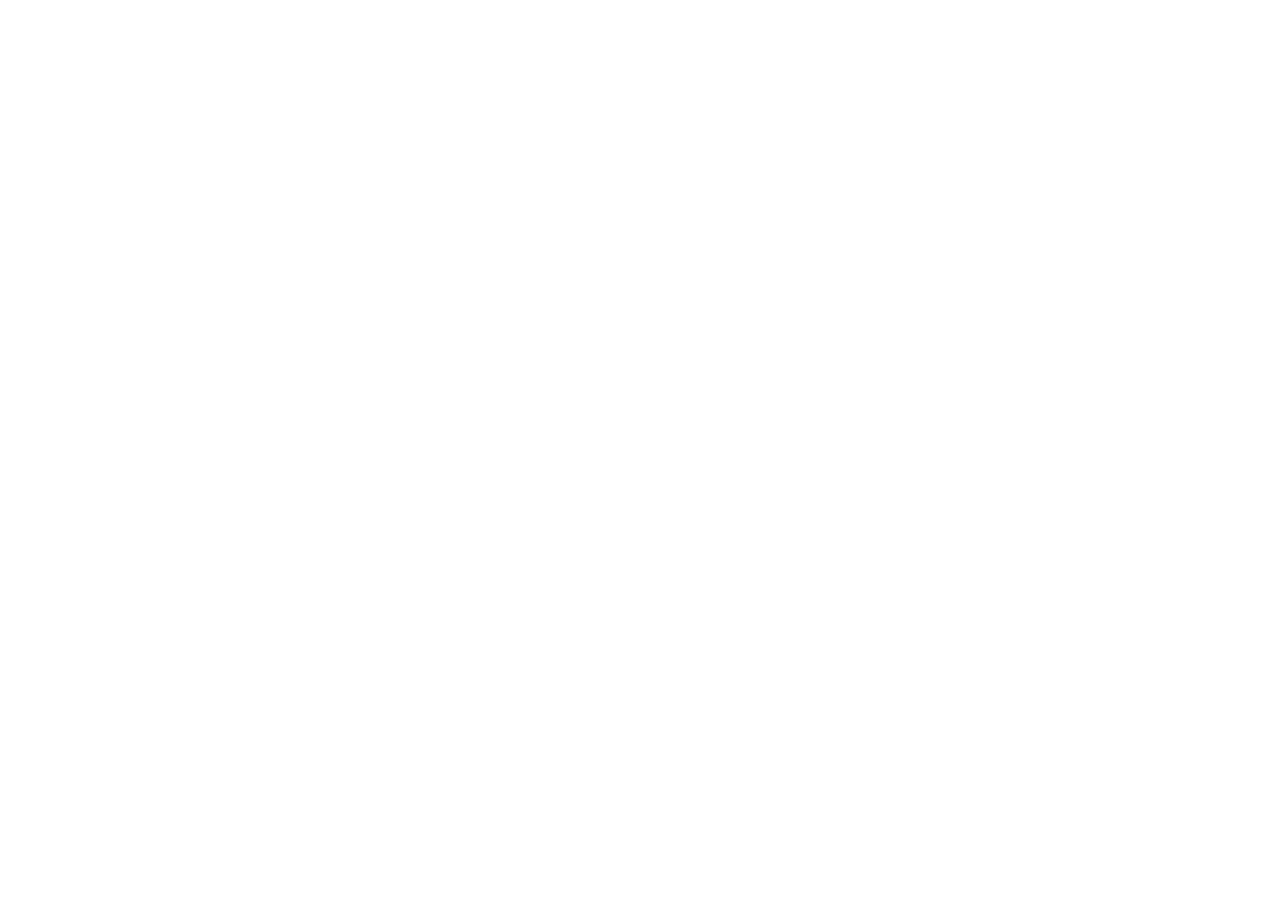
==== index.html @ 016a8d73 "iniciando projeto" ====
<!DOCTYPE html>
<html lang="pt-BR">
<head>
    <meta charset="UTF-8">
    <meta http-equiv="X-UA-Compatible" content="IE=edge">
    <meta name="viewport" content="width=device-width, initial-scale=1.0">
    <title>HZC | HOME</title>
    <link rel="preconnect" href="https://fonts.googleapis.com">
    <link rel="preconnect" href="https://fonts.gstatic.com" crossorigin>
    <link rel="stylesheet" href="https://fonts.googleapis.com/css2?family=Open+Sans:wght@400;600;700&display=swap">
    <link rel="stylesheet" href="assets/css/reset.css">
    <link rel="stylesheet" href="assets/css/estilos.css">
</head>
<body>
    
</body>
</html>
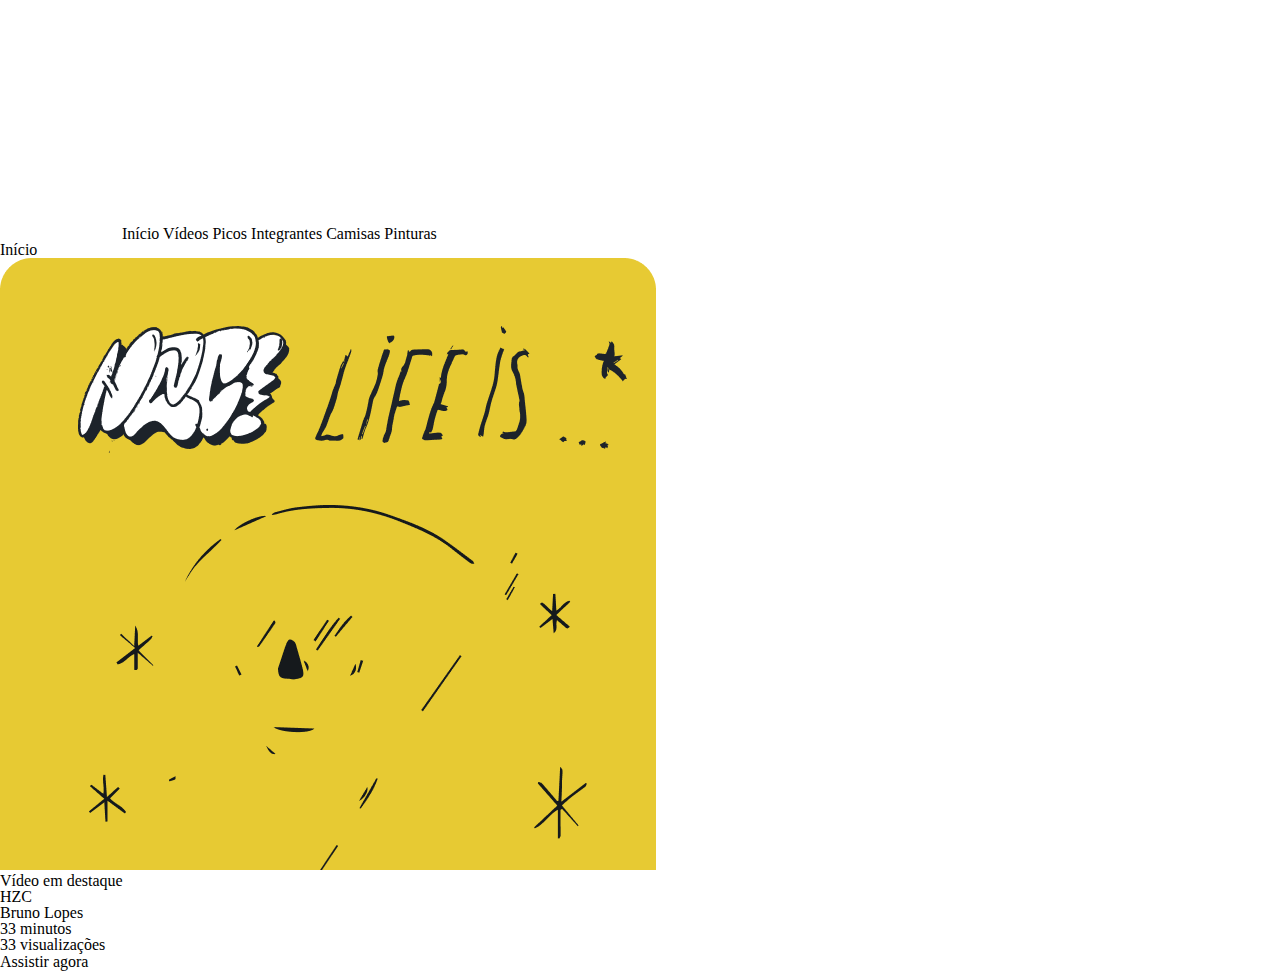
==== commit 64671adf: "alterações no html" ====
--- a/index.html
+++ b/index.html
@@ -5,13 +5,41 @@
     <meta http-equiv="X-UA-Compatible" content="IE=edge">
     <meta name="viewport" content="width=device-width, initial-scale=1.0">
     <title>HZC | HOME</title>
+    <link rel="stylesheet" href="assets/css/reset.css">
     <link rel="preconnect" href="https://fonts.googleapis.com">
     <link rel="preconnect" href="https://fonts.gstatic.com" crossorigin>
     <link rel="stylesheet" href="https://fonts.googleapis.com/css2?family=Open+Sans:wght@400;600;700&display=swap">
-    <link rel="stylesheet" href="assets/css/reset.css">
     <link rel="stylesheet" href="assets/css/estilos.css">
 </head>
 <body>
-    
+    <header class="cabecalho">
+        <button class="cabecalho__menu" aria-label="menu"><i></i></button>
+        <img src="assets/img/logo.svg" alt="Logotipo da HZC" class="cabecalho__logo">
+        <button class="cabecalho__notificacao" aria-label="notificação"><i></i></button>
+    </header>
+    <nav class="menu-lateral">
+        <img src="assets/img/logo.svg" alt="Logotipo da HZC" class="menu-lateral__logo">
+        <a href="#" class="menu-lateral__link menu-lateral__link--inicio menu-lateral__link--ativo">Início</a>
+        <a href="#" class="menu-lateral__link menu-lateral__link--videos">Vídeos</a>
+        <a href="#" class="menu-lateral__link menu-lateral__link--picos">Picos</a>
+        <a href="#" class="menu-lateral__link menu-lateral__link--integrantes">Integrantes</a>
+        <a href="#" class="menu-lateral__link menu-lateral__link--camisas">Camisas</a>
+        <a href="#" class="menu-lateral__link menu-lateral__link--pinturas">Pinturas</a>
+    </nav>
+    <main>
+        <h2 class="titulo-pagina">Início</h2>
+        <article class="cartao">
+            <img src="assets/img/banner-mobile_1.png" alt="Banner do cartão" class="cartao__imagem">
+            <div class="cartao__conteudo">
+                <p class="cartao__destaque">Vídeo em destaque</p>
+                <h3 class="cartao__titulo">HZC</h3>
+                <p class="cartao__perfil">Bruno Lopes</p>
+                <p class="cartao__info cartao__info--tempo">33 minutos</p>
+                <p class="cartao__info cartao__info--visualizacao">33 visualizações</p>
+                <button class="cartao__botao cartao__botao--play cartao__botao--destaque">Assistir agora</button>
+            </div>
+        </article>
+    </main>
+    <script src="main.js"></script>
 </body>
 </html>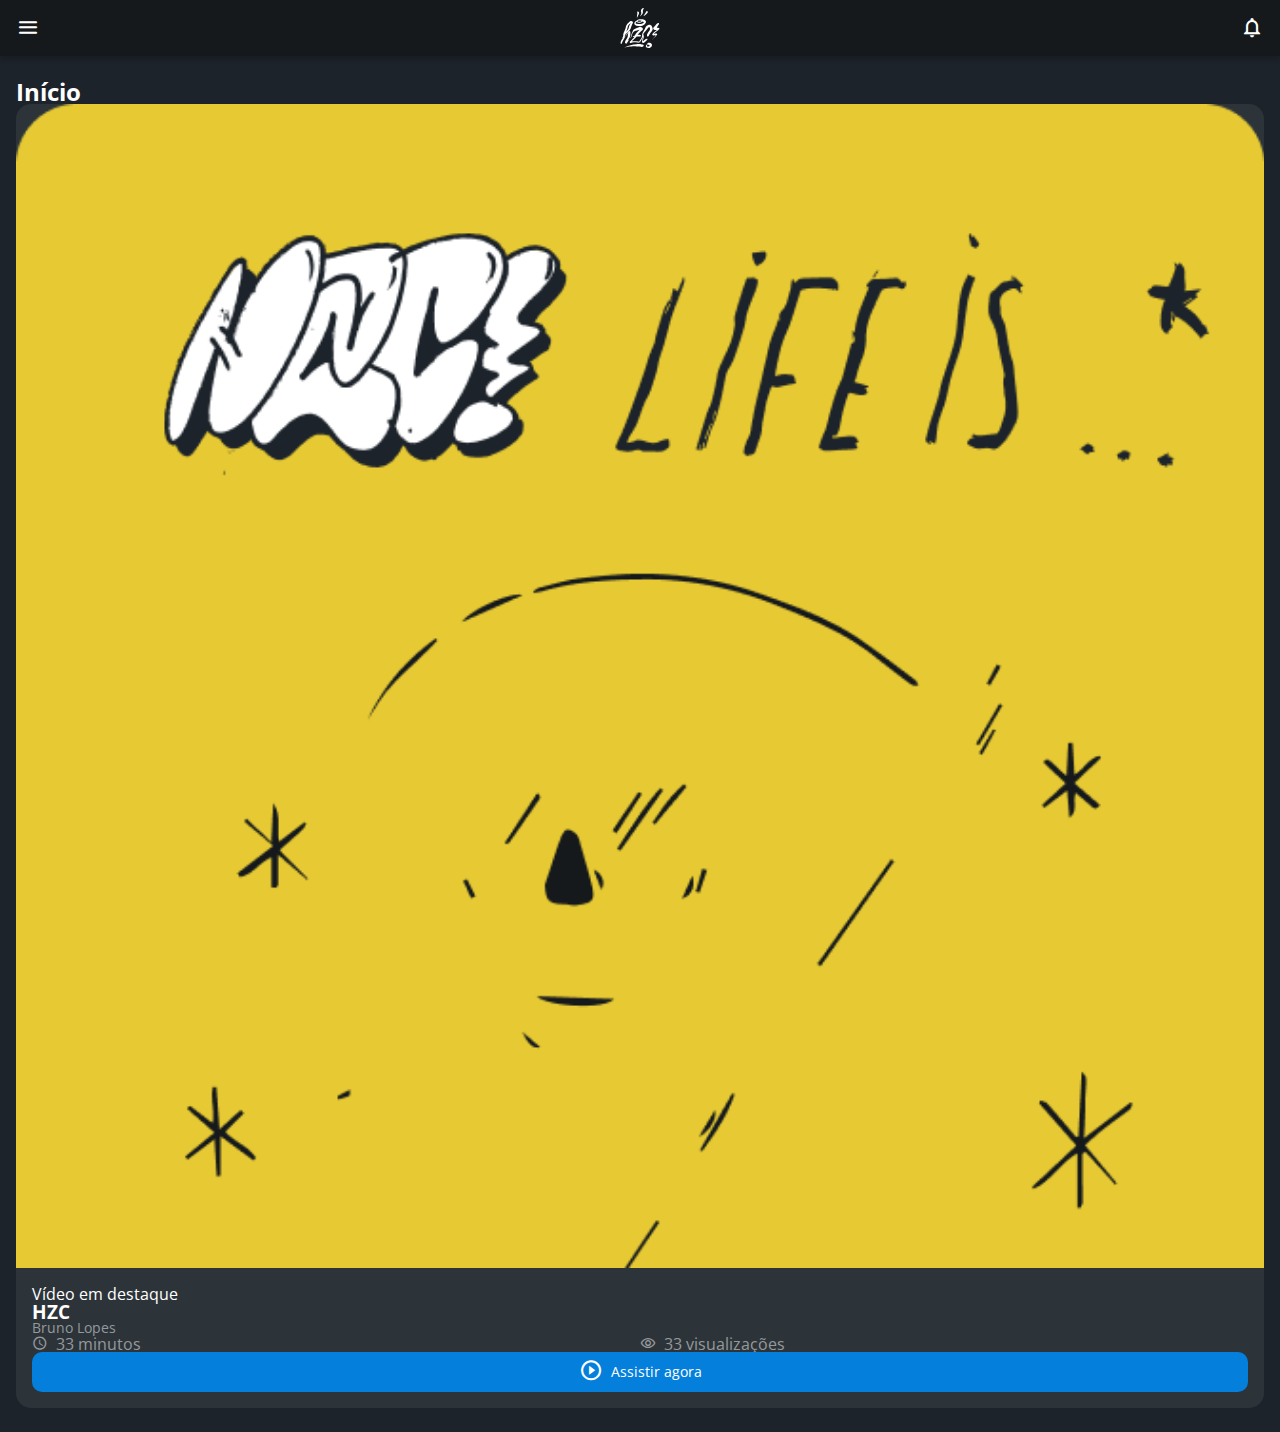
==== commit 373c9f8c: "adicionando display grid ao cartão" ====
--- a/index.html
+++ b/index.html
@@ -26,7 +26,7 @@
         <a href="#" class="menu-lateral__link menu-lateral__link--camisas">Camisas</a>
         <a href="#" class="menu-lateral__link menu-lateral__link--pinturas">Pinturas</a>
     </nav>
-    <main>
+    <main class="principal">
         <h2 class="titulo-pagina">Início</h2>
         <article class="cartao">
             <img src="assets/img/banner-mobile_1.png" alt="Banner do cartão" class="cartao__imagem">
--- a/assets/css/estilos.css
+++ b/assets/css/estilos.css
@@ -0,0 +1,182 @@
+@font-face {
+    font-family: 'icones';
+    src: url(../font/icones.ttf);
+}
+
+body {
+    background-color: #1D232A;
+    font-family: 'Open Sans', 'icones', sans-serif;
+    color: #FFFFFF;
+}
+
+.cabecalho {
+    display: flex;
+    justify-content: space-between;
+    align-items: center;
+    background-color: #15191C;
+    padding: 8px 16px;
+    box-shadow: 0px 4px 4px rgba(0, 0, 0, 0.16);
+}
+
+.cabecalho__menu i::before {
+    content: "\e904";
+    font-size: 24px;
+}
+
+.cabecalho__notificacao i::before {
+    content: "\e906";
+    font-size: 24px;
+}
+
+.cabecalho__logo {
+    width: 40px;
+}
+
+.menu-lateral {
+    display: flex;
+    flex-direction: column;
+    background-color: #15191C;
+    width: 75vw;
+    height: 100vh;
+
+    position: absolute;
+    left: -100vw;
+    transition: .25s;
+}
+
+.menu-lateral--ativo {
+    left: 0;
+    transition: .25s;
+}
+
+.menu-lateral__logo {
+    width: 118px;
+    align-self: center;
+    padding: 16px;
+}
+
+.menu-lateral__link {
+    height: 64px;
+    color: #95999C;
+    padding-left: 64px;
+    display: flex;
+    align-items: center;
+}
+
+.menu-lateral__link--ativo {
+    color: #FFFFFF;
+    padding-left: 56px;
+    border-left: 8px solid #FFFFFF;
+}
+
+.menu-lateral__link::before {
+    content: "\e900";
+    width: 24px;
+    height: 24px;
+    font-size: 24px;
+    position: absolute;
+    left: 24px;
+}
+
+.menu-lateral__link--inicio::before {
+    content: "\e902";
+}
+
+.menu-lateral__link--videos::before {
+    content: "\e90e";
+}
+
+.menu-lateral__link--picos::before {
+    content: "\e909";
+}
+
+.menu-lateral__link--integrantes::before {
+    content: "\e903";
+}
+
+.menu-lateral__link--camisas::before {
+    content: "\e900";
+}
+
+.menu-lateral__link--pinturas::before {
+    content: "\e90a";
+}
+
+.principal {
+    padding: 24px 16px;
+}
+
+.titulo-pagina {
+    font-size: 1.5rem;
+    font-weight: 700;
+}
+
+.cartao {
+    width: 100%;
+    border-radius: 15px;
+    overflow: hidden;
+    background-color: #2C343A;
+}
+
+.cartao__conteudo {
+    padding: 16px;
+    display: grid;
+    grid-template-columns: 1fr 1fr;
+}
+
+.cartao__destaque {
+    grid-column: span 2;
+}
+
+.cartao__titulo {
+    font-size: 1.2rem;
+    font-weight: 700;
+    grid-column: span 2;
+}
+
+.cartao__perfil {
+    color: #95999C;
+    font-size: 0.9rem;
+    grid-column: span 2;
+}
+
+.cartao__info {
+    display: flex;
+    align-items: center;
+    color: #95999C;
+}
+
+.cartao__info--tempo::before {
+    content: "\e90c";
+    margin-right: 8px;
+}
+
+.cartao__info--visualizacao::before {
+    content: "\e90f";
+    margin-right: 8px;
+}
+
+.cartao__botao {
+    display: flex;
+    justify-content: center;
+    align-items: center;
+    background-color: #0480DC;
+    width: 40px;
+    height: 40px;
+    border-radius: 10px;
+    font-size: 0.9rem;
+}
+
+.cartao__botao--play::before {
+    content: "\e90b";
+    font-size: 24px; 
+}
+
+.cartao__botao--destaque {
+    width: 100%;
+    grid-column: span 2;
+}
+
+.cartao__botao--destaque::before {
+    margin-right: 8px;
+}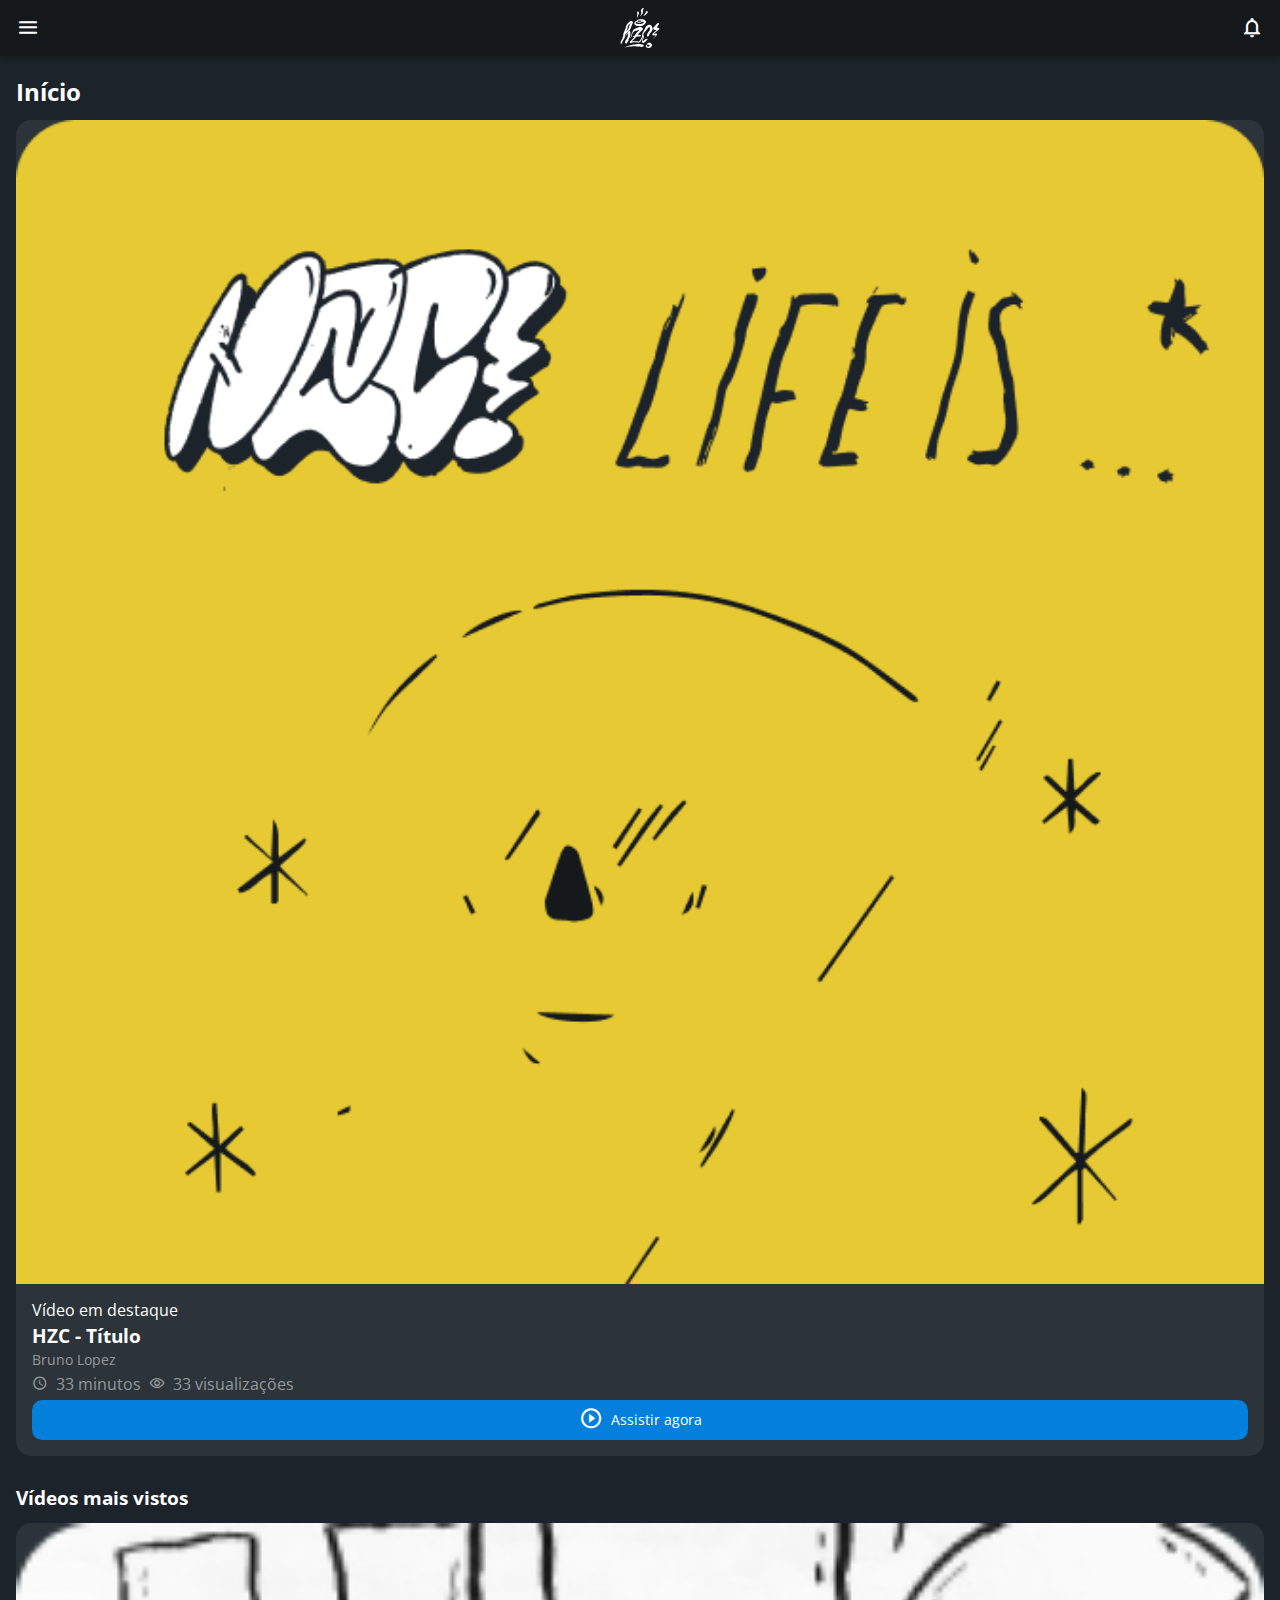
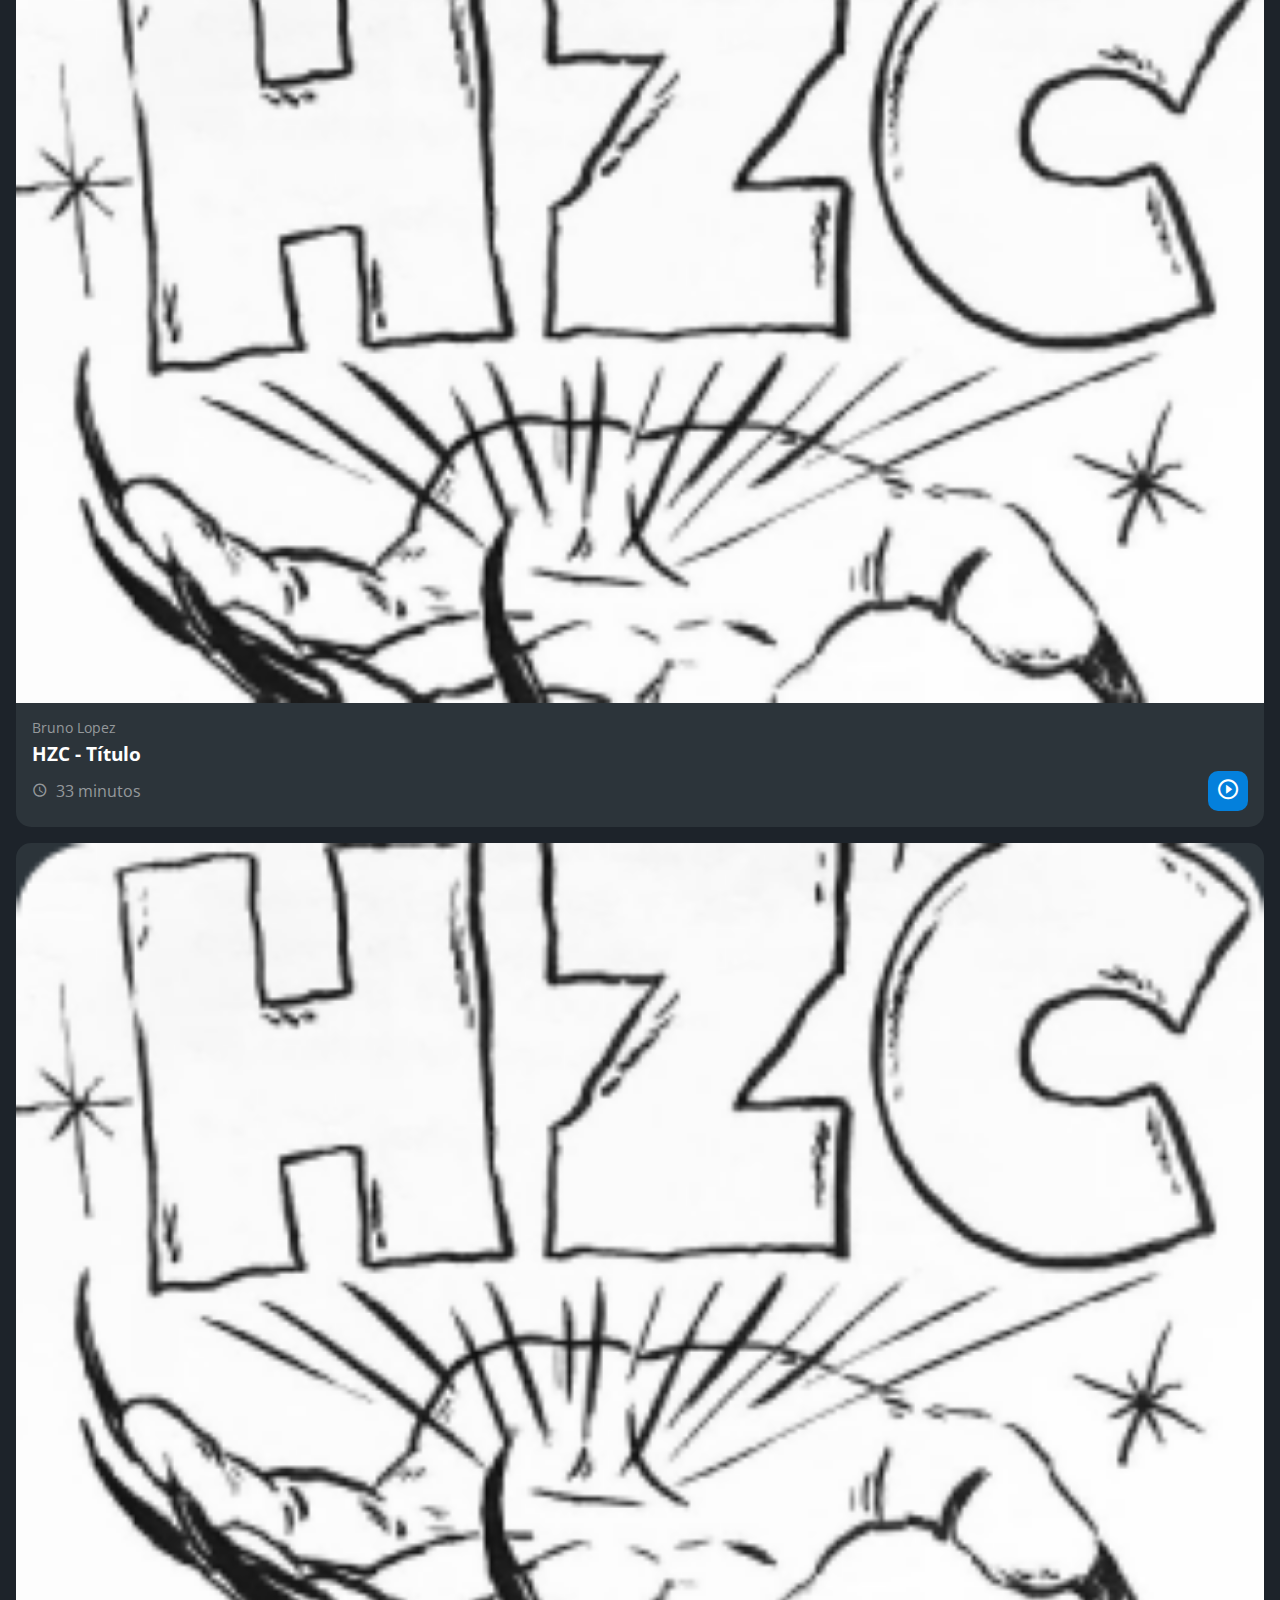
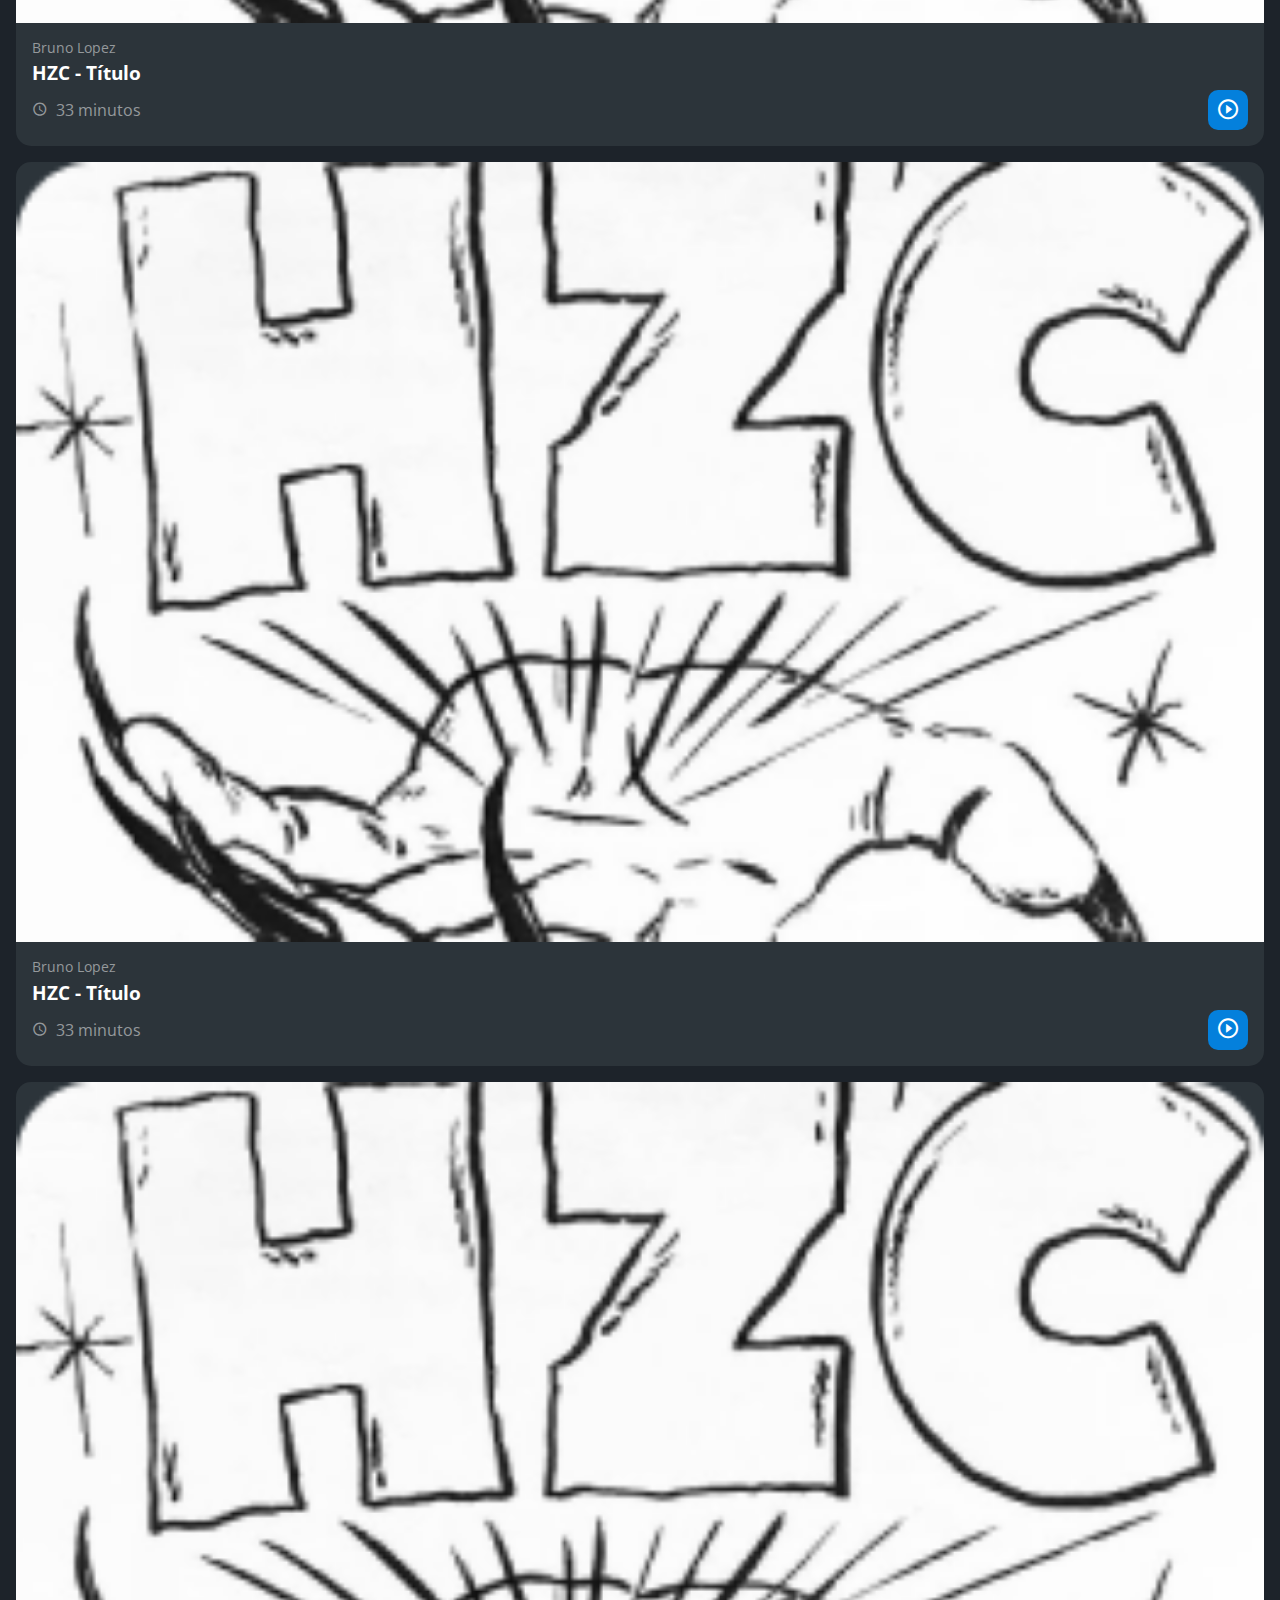
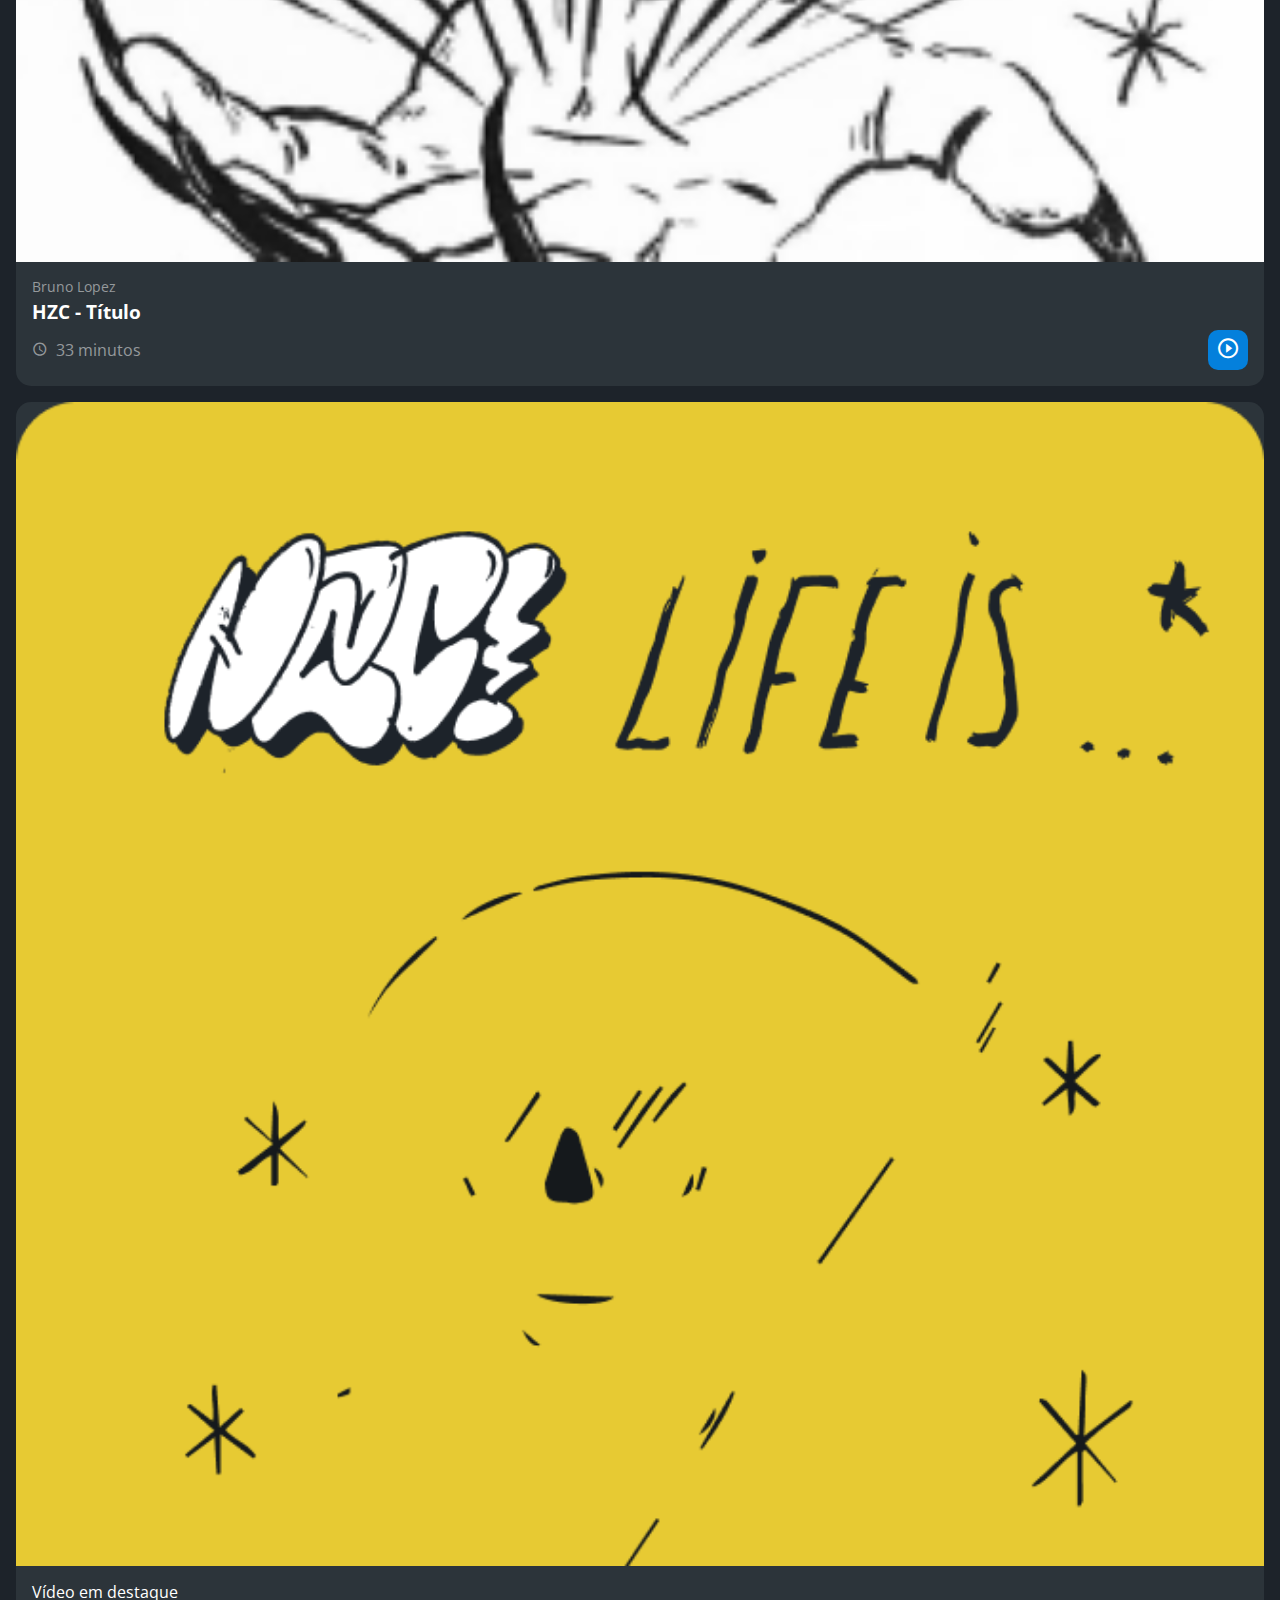
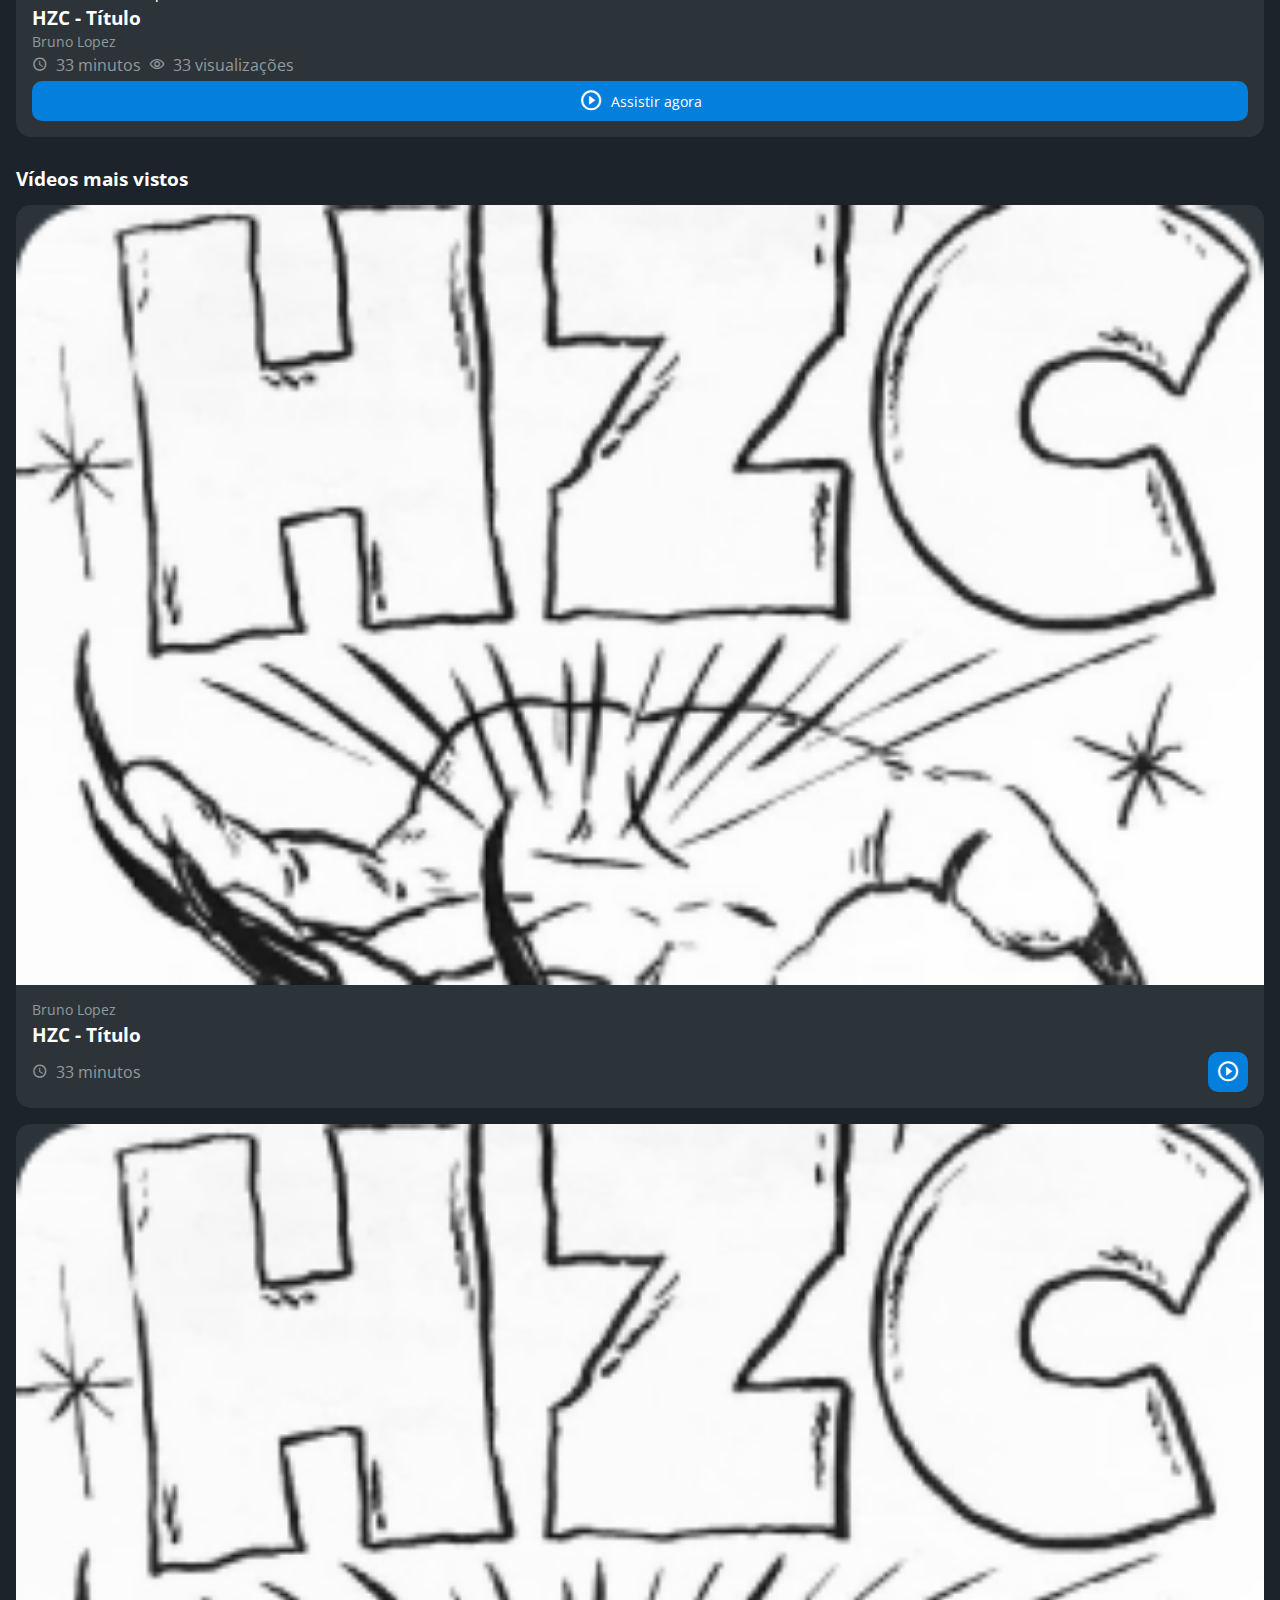
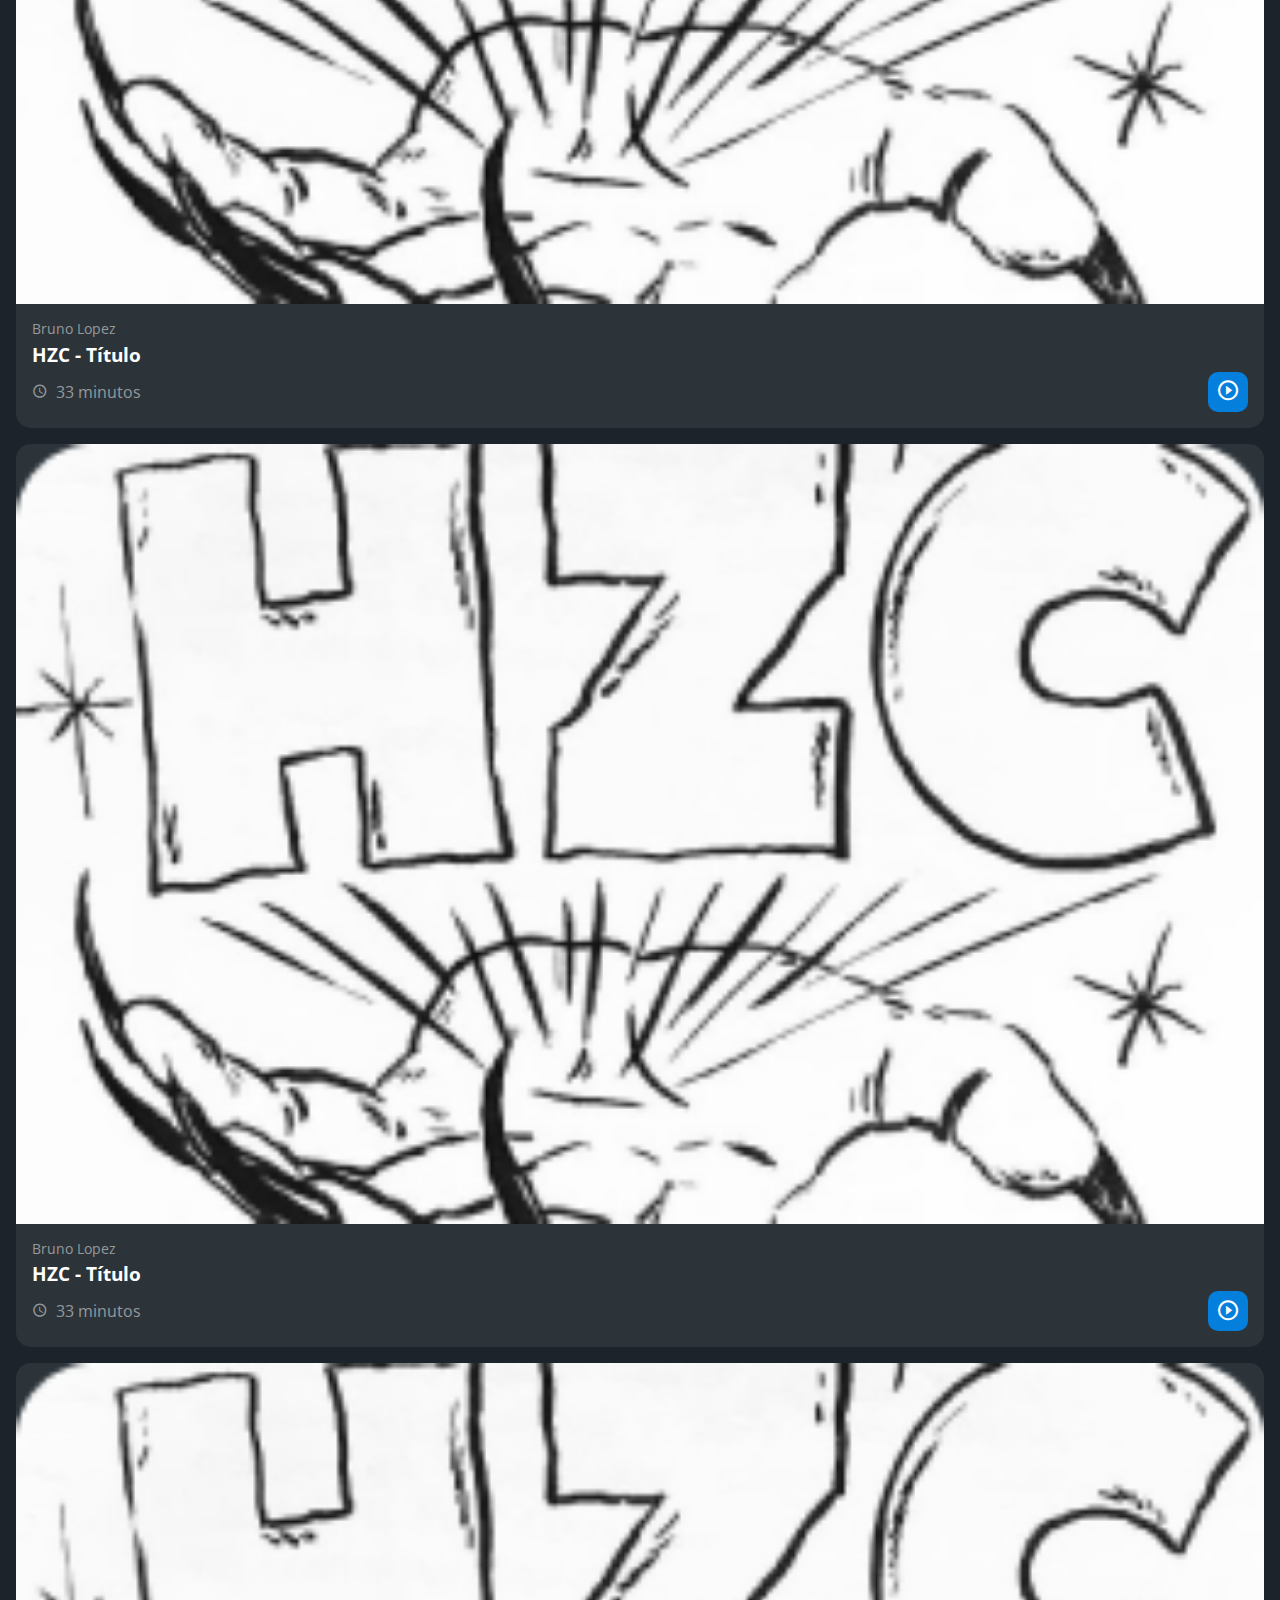
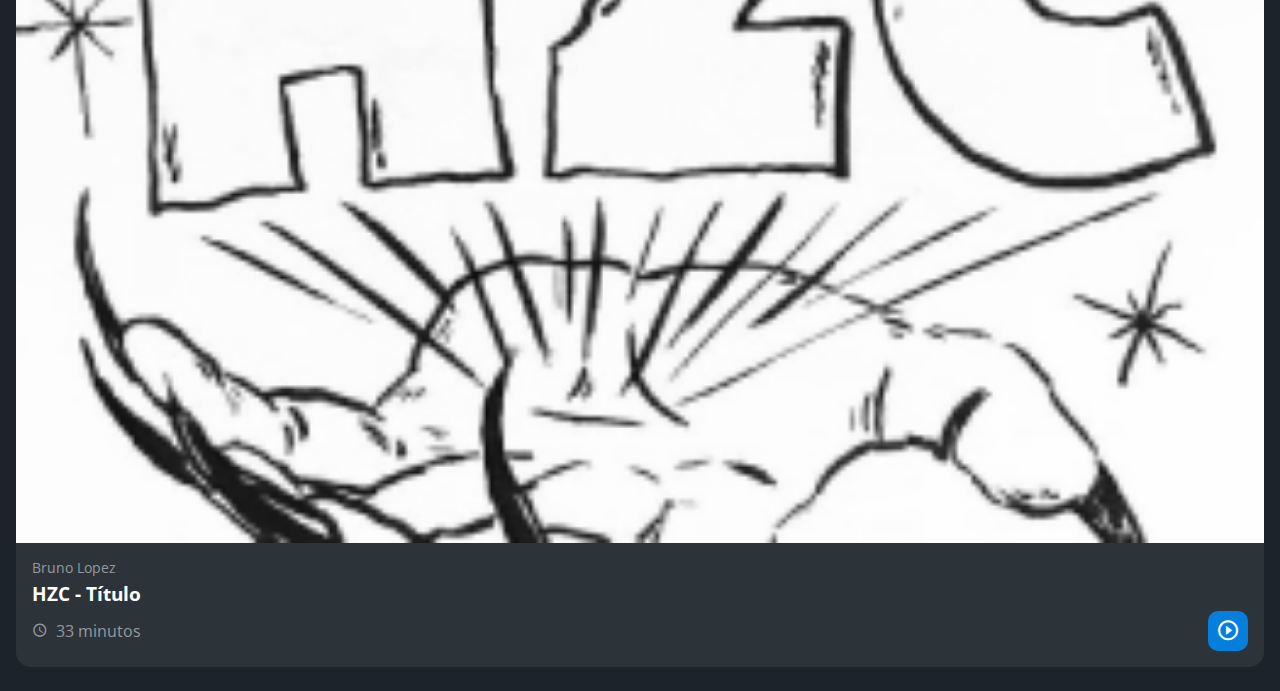
==== commit 4e6fb7de: "criando os demais e finalizando o display grid" ====
--- a/index.html
+++ b/index.html
@@ -1,10 +1,10 @@
 <!DOCTYPE html>
-<html lang="pt-BR">
+<html lang="pt-br">
 <head>
     <meta charset="UTF-8">
     <meta http-equiv="X-UA-Compatible" content="IE=edge">
     <meta name="viewport" content="width=device-width, initial-scale=1.0">
-    <title>HZC | HOME</title>
+    <title>HZC | Home</title>
     <link rel="stylesheet" href="assets/css/reset.css">
     <link rel="preconnect" href="https://fonts.googleapis.com">
     <link rel="preconnect" href="https://fonts.gstatic.com" crossorigin>
@@ -13,9 +13,9 @@
 </head>
 <body>
     <header class="cabecalho">
-        <button class="cabecalho__menu" aria-label="menu"><i></i></button>
+        <button class="cabecalho__menu" aria-label="Menu"><i></i></button>
         <img src="assets/img/logo.svg" alt="Logotipo da HZC" class="cabecalho__logo">
-        <button class="cabecalho__notificacao" aria-label="notificação"><i></i></button>
+        <button class="cabecalho__notificacao" aria-label="Notificação"><i></i></button>
     </header>
     <nav class="menu-lateral">
         <img src="assets/img/logo.svg" alt="Logotipo da HZC" class="menu-lateral__logo">
@@ -28,17 +28,106 @@
     </nav>
     <main class="principal">
         <h2 class="titulo-pagina">Início</h2>
-        <article class="cartao">
-            <img src="assets/img/banner-mobile_1.png" alt="Banner do cartão" class="cartao__imagem">
+        <article class="cartao cartao--destaque">
+            <img src="assets/img/banner-mobile_1.png" alt="Banner do cartao" class="cartao__imagem">
             <div class="cartao__conteudo">
                 <p class="cartao__destaque">Vídeo em destaque</p>
-                <h3 class="cartao__titulo">HZC</h3>
-                <p class="cartao__perfil">Bruno Lopes</p>
+                <h3 class="cartao__titulo">HZC - Título</h3>
+                <p class="cartao__perfil">Bruno Lopez</p>
                 <p class="cartao__info cartao__info--tempo">33 minutos</p>
                 <p class="cartao__info cartao__info--visualizacao">33 visualizações</p>
                 <button class="cartao__botao cartao__botao--play cartao__botao--destaque">Assistir agora</button>
             </div>
         </article>
+        <section class="secao">
+            <h3 class="titulo-secao">Vídeos mais vistos</h3>
+            <article class="cartao">
+                <img src="assets/img/video_1.png" alt="Video" class="cartao__imagem">
+                <div class="cartao__conteudo">
+                    <p class="cartao__perfil">Bruno Lopez</p>
+                    <h3 class="cartao__titulo">HZC - Título</h3>
+                    <p class="cartao__info cartao__info--tempo">33 minutos</p>
+                    <button class="cartao__botao cartao__botao--play" aria-label="Assistir agora"></button>
+                </div>
+            </article>
+            <article class="cartao">
+                <img src="assets/img/video_1.png" alt="Video" class="cartao__imagem">
+                <div class="cartao__conteudo">
+                    <p class="cartao__perfil">Bruno Lopez</p>
+                    <h3 class="cartao__titulo">HZC - Título</h3>
+                    <p class="cartao__info cartao__info--tempo">33 minutos</p>
+                    <button class="cartao__botao cartao__botao--play" aria-label="Assistir agora"></button>
+                </div>
+            </article>
+            <article class="cartao">
+                <img src="assets/img/video_1.png" alt="Video" class="cartao__imagem">
+                <div class="cartao__conteudo">
+                    <p class="cartao__perfil">Bruno Lopez</p>
+                    <h3 class="cartao__titulo">HZC - Título</h3>
+                    <p class="cartao__info cartao__info--tempo">33 minutos</p>
+                    <button class="cartao__botao cartao__botao--play" aria-label="Assistir agora"></button>
+                </div>
+            </article>
+            <article class="cartao">
+                <img src="assets/img/video_1.png" alt="Video" class="cartao__imagem">
+                <div class="cartao__conteudo">
+                    <p class="cartao__perfil">Bruno Lopez</p>
+                    <h3 class="cartao__titulo">HZC - Título</h3>
+                    <p class="cartao__info cartao__info--tempo">33 minutos</p>
+                    <button class="cartao__botao cartao__botao--play" aria-label="Assistir agora"></button>
+                </div>
+            </article>
+        </section>
+        <article class="cartao cartao--destaque">
+            <img src="assets/img/banner-mobile_1.png" alt="Banner do cartao" class="cartao__imagem">
+            <div class="cartao__conteudo">
+                <p class="cartao__destaque">Vídeo em destaque</p>
+                <h3 class="cartao__titulo">HZC - Título</h3>
+                <p class="cartao__perfil">Bruno Lopez</p>
+                <p class="cartao__info cartao__info--tempo">33 minutos</p>
+                <p class="cartao__info cartao__info--visualizacao">33 visualizações</p>
+                <button class="cartao__botao cartao__botao--play cartao__botao--destaque">Assistir agora</button>
+            </div>
+        </article>
+        <section class="secao">
+            <h3 class="titulo-secao">Vídeos mais vistos</h3>
+            <article class="cartao">
+                <img src="assets/img/video_1.png" alt="Video" class="cartao__imagem">
+                <div class="cartao__conteudo">
+                    <p class="cartao__perfil">Bruno Lopez</p>
+                    <h3 class="cartao__titulo">HZC - Título</h3>
+                    <p class="cartao__info cartao__info--tempo">33 minutos</p>
+                    <button class="cartao__botao cartao__botao--play" aria-label="Assistir agora"></button>
+                </div>
+            </article>
+            <article class="cartao">
+                <img src="assets/img/video_1.png" alt="Video" class="cartao__imagem">
+                <div class="cartao__conteudo">
+                    <p class="cartao__perfil">Bruno Lopez</p>
+                    <h3 class="cartao__titulo">HZC - Título</h3>
+                    <p class="cartao__info cartao__info--tempo">33 minutos</p>
+                    <button class="cartao__botao cartao__botao--play" aria-label="Assistir agora"></button>
+                </div>
+            </article>
+            <article class="cartao">
+                <img src="assets/img/video_1.png" alt="Video" class="cartao__imagem">
+                <div class="cartao__conteudo">
+                    <p class="cartao__perfil">Bruno Lopez</p>
+                    <h3 class="cartao__titulo">HZC - Título</h3>
+                    <p class="cartao__info cartao__info--tempo">33 minutos</p>
+                    <button class="cartao__botao cartao__botao--play" aria-label="Assistir agora"></button>
+                </div>
+            </article>
+            <article class="cartao">
+                <img src="assets/img/video_1.png" alt="Video" class="cartao__imagem">
+                <div class="cartao__conteudo">
+                    <p class="cartao__perfil">Bruno Lopez</p>
+                    <h3 class="cartao__titulo">HZC - Título</h3>
+                    <p class="cartao__info cartao__info--tempo">33 minutos</p>
+                    <button class="cartao__botao cartao__botao--play" aria-label="Assistir agora"></button>
+                </div>
+            </article>
+        </section>
     </main>
     <script src="main.js"></script>
 </body>
--- a/assets/css/estilos.css
+++ b/assets/css/estilos.css
@@ -104,10 +104,17 @@
 
 .principal {
     padding: 24px 16px;
+    display: grid;
+    gap: 16px;
 }
 
 .titulo-pagina {
     font-size: 1.5rem;
+    font-weight: 700;
+}
+
+.titulo-secao {
+    font-size: 1.2rem;
     font-weight: 700;
 }
 
@@ -118,10 +125,15 @@
     background-color: #2C343A;
 }
 
+.cartao--destaque {
+    margin-bottom: 16px;
+}
+
 .cartao__conteudo {
     padding: 16px;
     display: grid;
-    grid-template-columns: 1fr 1fr;
+    grid-template-columns: auto 1fr;
+    gap: 8px;
 }
 
 .cartao__destaque {
@@ -148,12 +160,12 @@
 
 .cartao__info--tempo::before {
     content: "\e90c";
-    margin-right: 8px;
+    margin-right: 8px;    
 }
 
 .cartao__info--visualizacao::before {
     content: "\e90f";
-    margin-right: 8px;
+    margin-right: 8px;    
 }
 
 .cartao__botao {
@@ -165,11 +177,12 @@
     height: 40px;
     border-radius: 10px;
     font-size: 0.9rem;
+    justify-self: flex-end;
 }
 
 .cartao__botao--play::before {
     content: "\e90b";
-    font-size: 24px; 
+    font-size: 24px;
 }
 
 .cartao__botao--destaque {
@@ -179,4 +192,9 @@
 
 .cartao__botao--destaque::before {
     margin-right: 8px;
+}
+
+.secao {
+    display: grid;
+    gap: 16px;
 }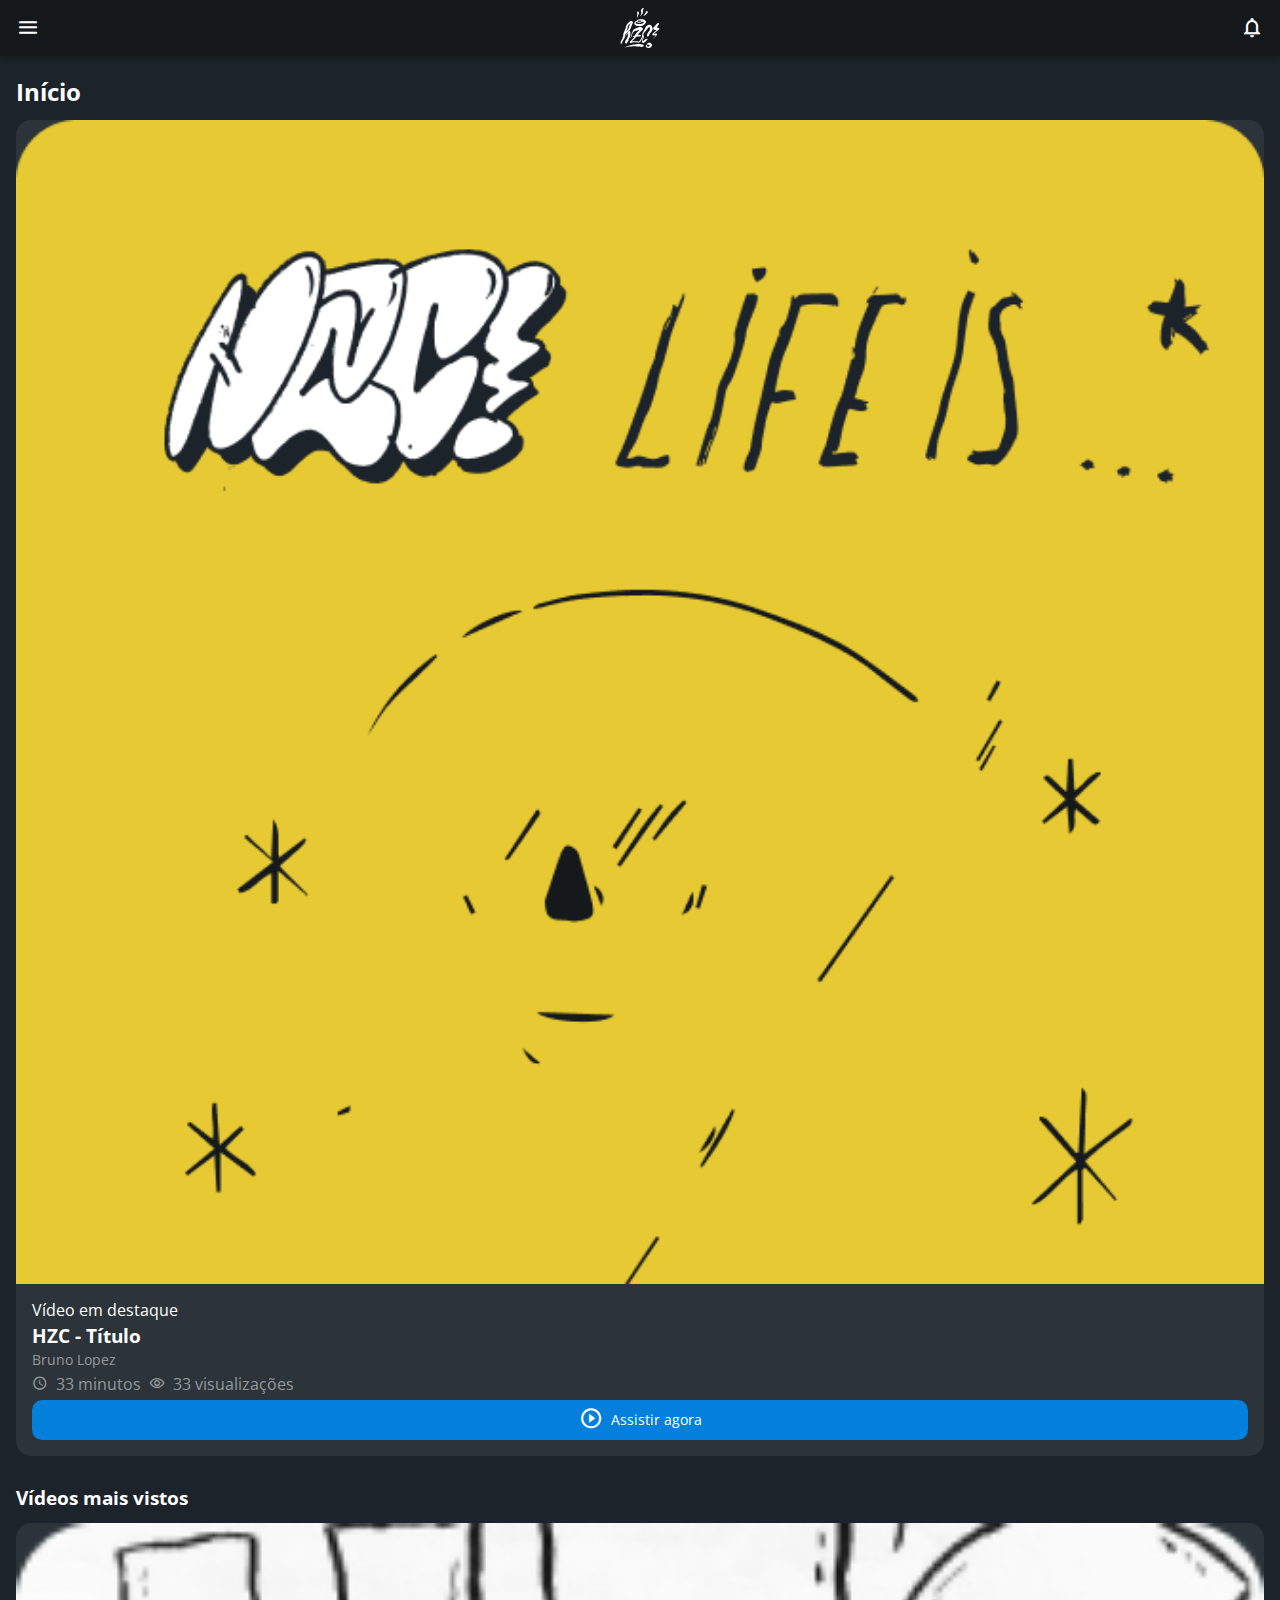
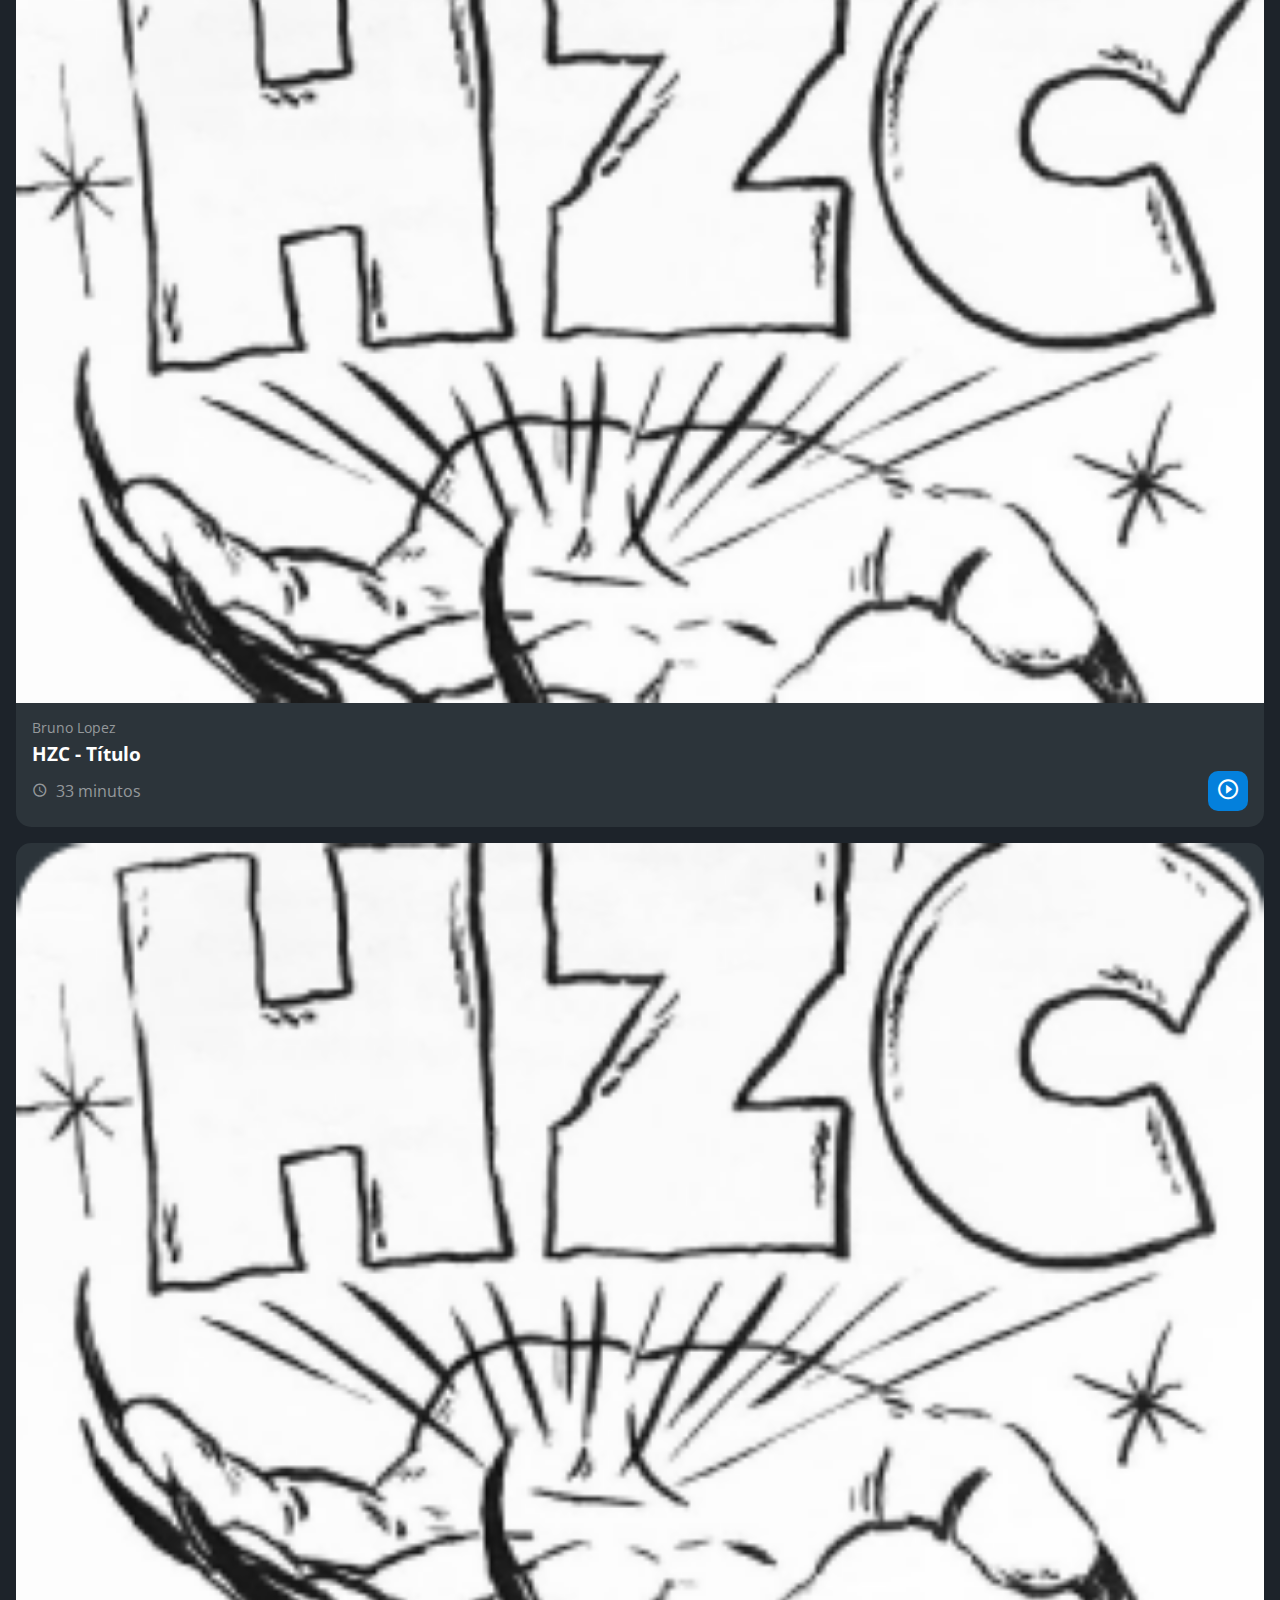
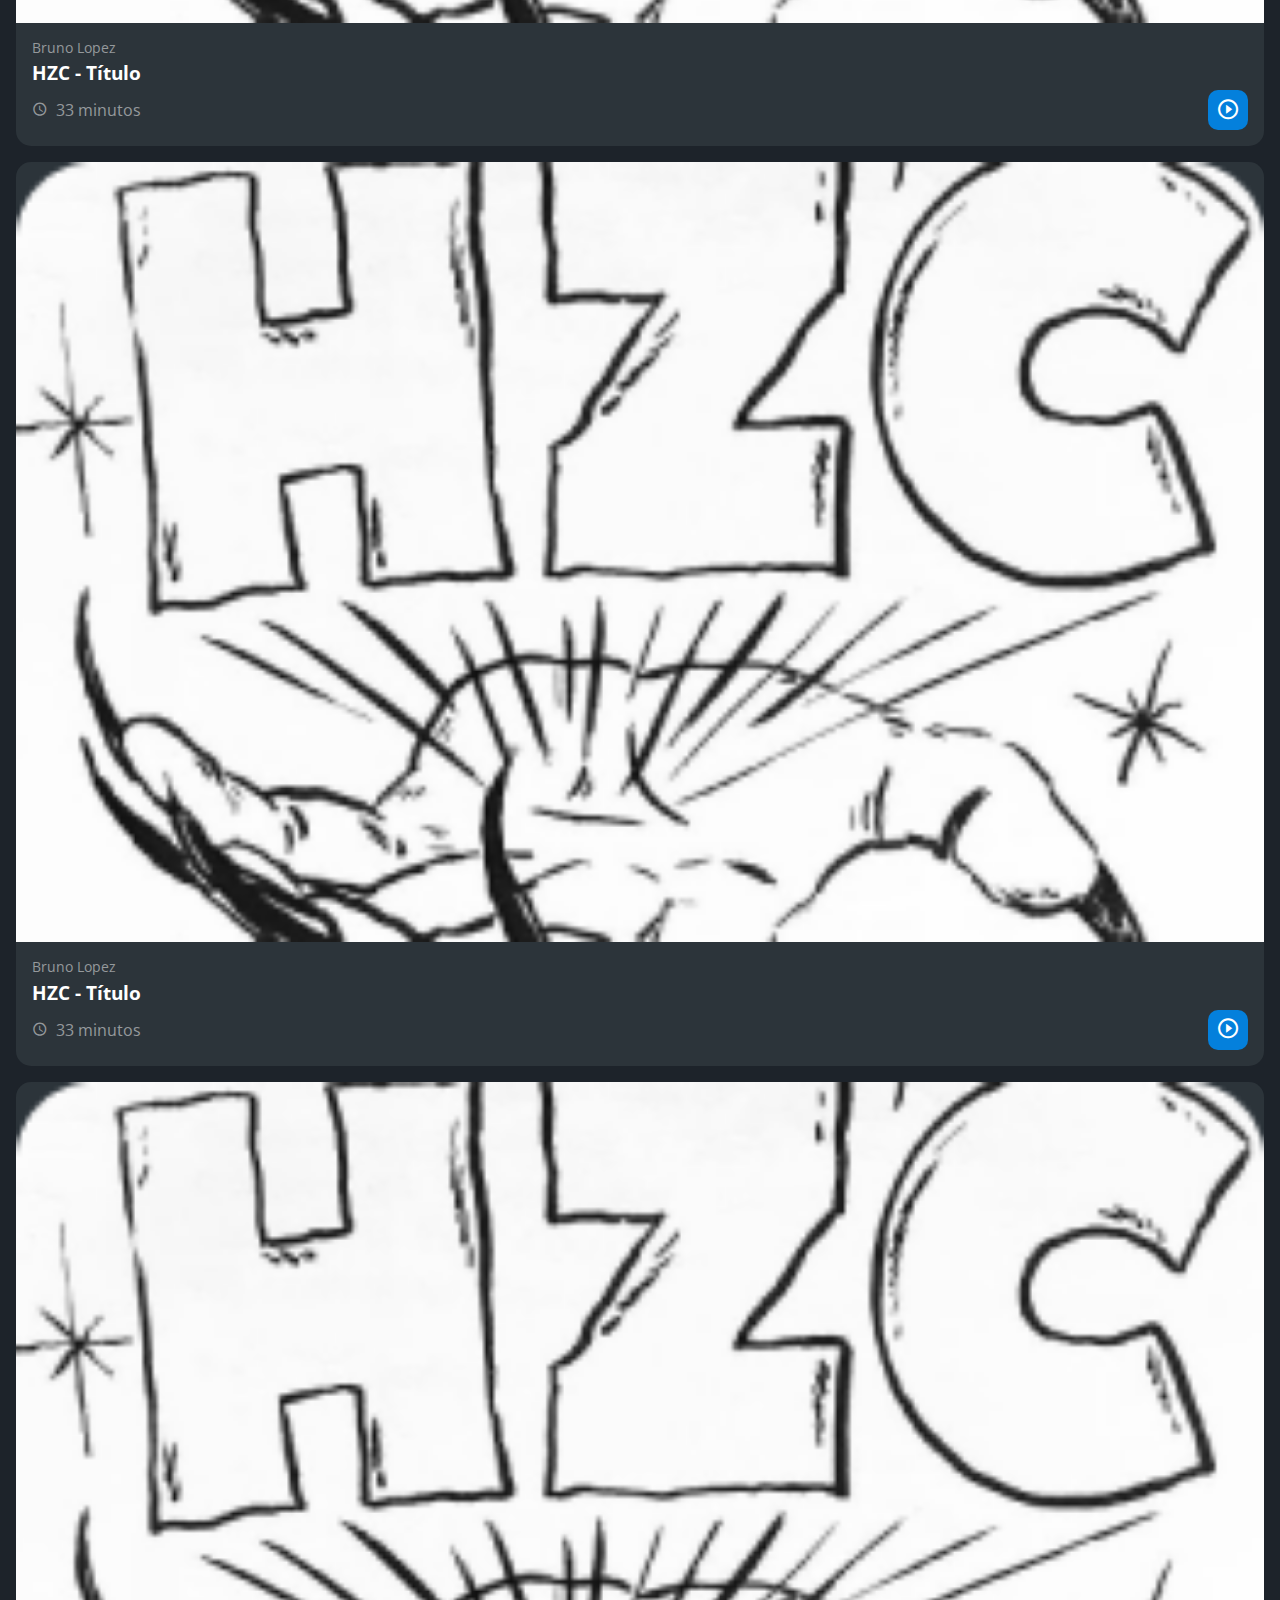
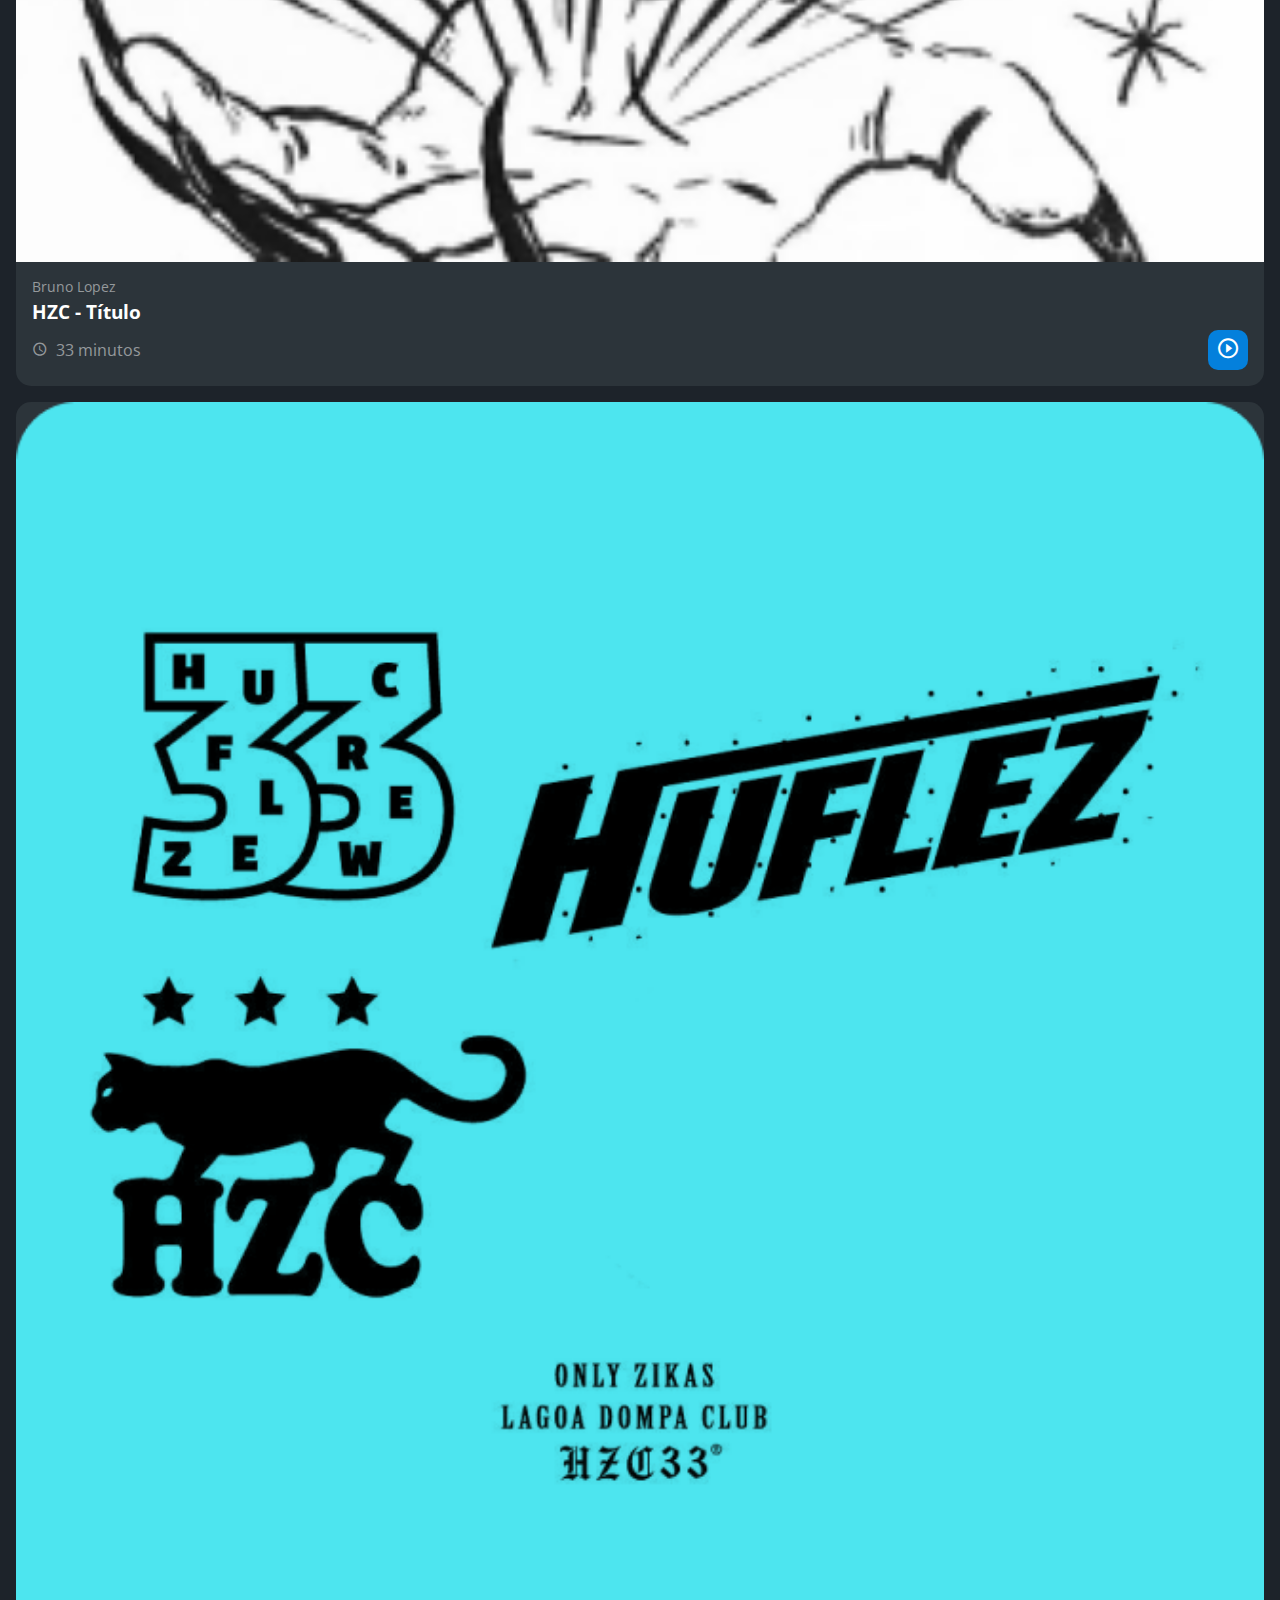
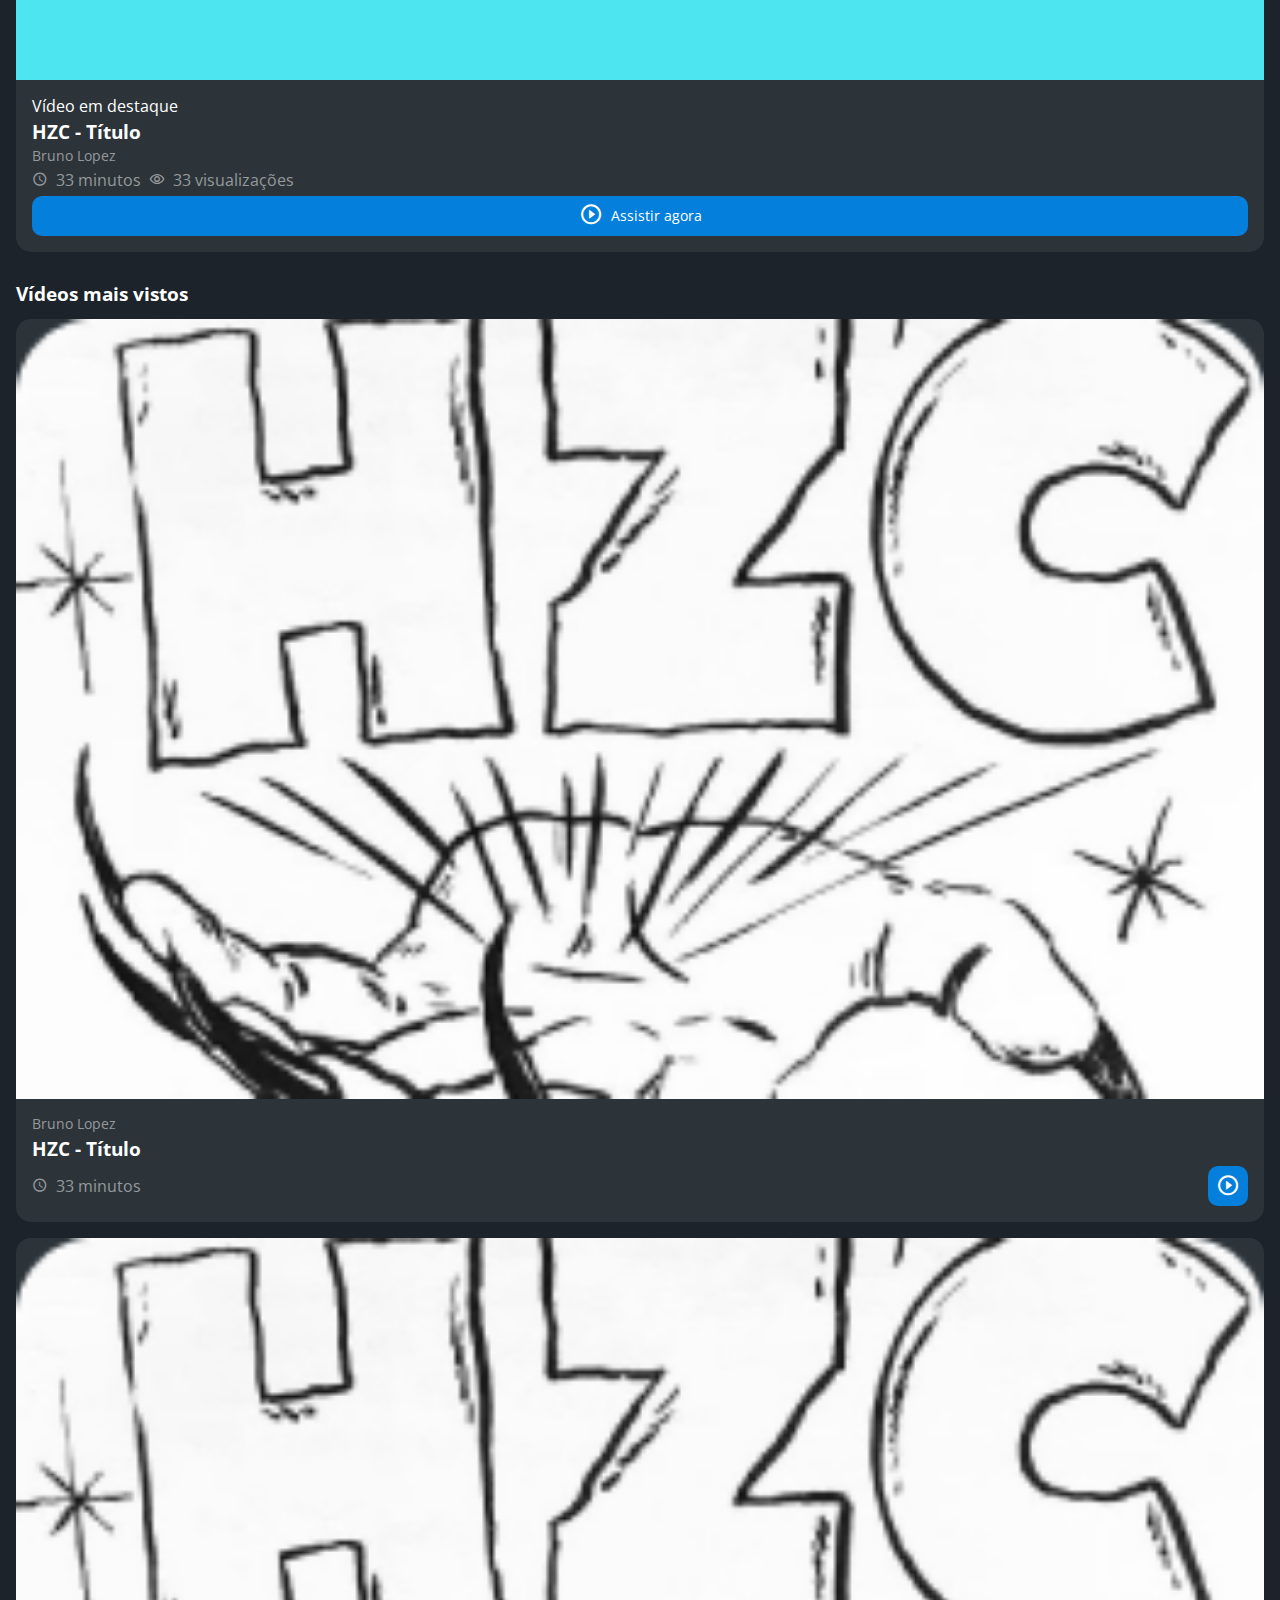
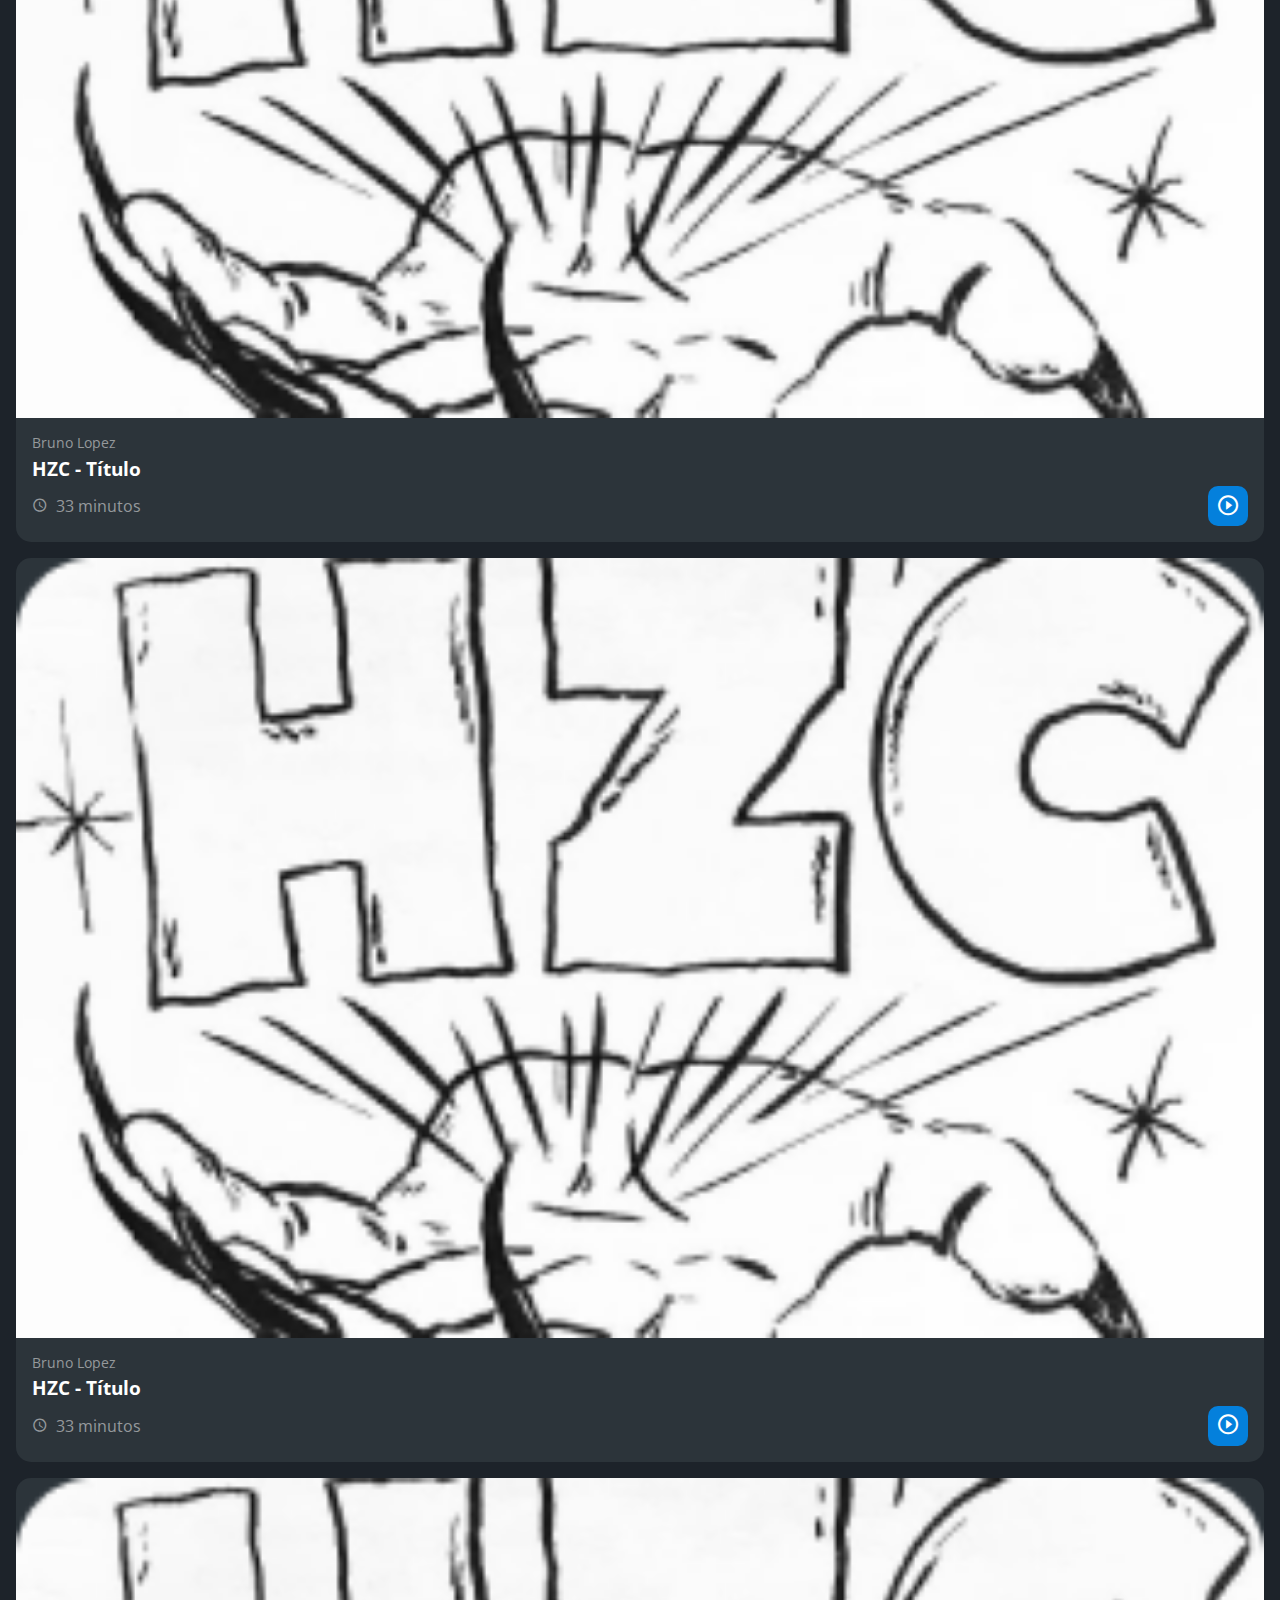
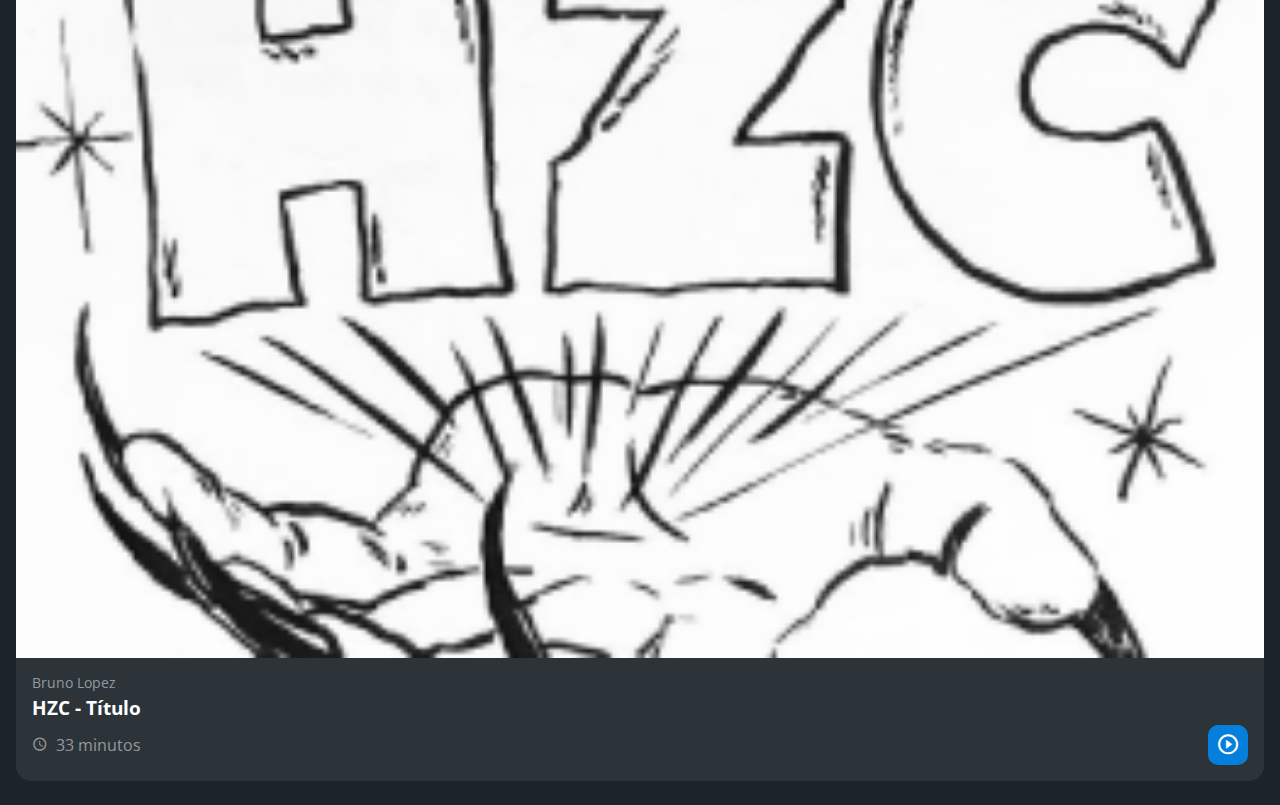
==== commit e56e3915: "projeto final" ====
--- a/index.html
+++ b/index.html
@@ -15,6 +15,7 @@
     <header class="cabecalho">
         <button class="cabecalho__menu" aria-label="Menu"><i></i></button>
         <img src="assets/img/logo.svg" alt="Logotipo da HZC" class="cabecalho__logo">
+        <p class="cabecalho__perfil">Bruno Lopez</p>
         <button class="cabecalho__notificacao" aria-label="Notificação"><i></i></button>
     </header>
     <nav class="menu-lateral">
@@ -28,8 +29,9 @@
     </nav>
     <main class="principal">
         <h2 class="titulo-pagina">Início</h2>
-        <article class="cartao cartao--destaque">
-            <img src="assets/img/banner-mobile_1.png" alt="Banner do cartao" class="cartao__imagem">
+        <article class="cartao cartao--destaque destaque-video">
+            <img src="assets/img/banner-mobile_1.png" alt="Banner do cartao" class="cartao__imagem cartao__imagem--mobile">
+            <img src="assets/img/banner_1.png" alt="Banner do cartao" class="cartao__imagem cartao__imagem--desktop">
             <div class="cartao__conteudo">
                 <p class="cartao__destaque">Vídeo em destaque</p>
                 <h3 class="cartao__titulo">HZC - Título</h3>
@@ -39,10 +41,41 @@
                 <button class="cartao__botao cartao__botao--play cartao__botao--destaque">Assistir agora</button>
             </div>
         </article>
-        <section class="secao">
+        <article class="cartao cartao--recentes videos-recentes">
+            <h3 class="cartao__titulo">Vídeos recentes</h3>
+            <a href="#" class="cartao__link">Ver todos</a>
+            <ul class="cartao__lista">
+                <li class="cartao__item">
+                    <img src="assets/img/miniatura_1.png" alt="Thumbnail" class="cartao__item-thumbnail">
+                    <h4 class="cartao__item-titulo">HZC - Love machine</h4>
+                    <p class="cartao__item-perfil">Bruno Lopez</p>
+                </li>
+                <li class="cartao__item">
+                    <img src="assets/img/miniatura_1.png" alt="Thumbnail" class="cartao__item-thumbnail">
+                    <h4 class="cartao__item-titulo">HZC - Love machine</h4>
+                    <p class="cartao__item-perfil">Bruno Lopez</p>
+                </li>
+                <li class="cartao__item">
+                    <img src="assets/img/miniatura_1.png" alt="Thumbnail" class="cartao__item-thumbnail">
+                    <h4 class="cartao__item-titulo">HZC - Love machine</h4>
+                    <p class="cartao__item-perfil">Bruno Lopez</p>
+                </li>
+                <li class="cartao__item">
+                    <img src="assets/img/miniatura_1.png" alt="Thumbnail" class="cartao__item-thumbnail">
+                    <h4 class="cartao__item-titulo">HZC - Love machine</h4>
+                    <p class="cartao__item-perfil">Bruno Lopez</p>
+                </li>
+                <li class="cartao__item">
+                    <img src="assets/img/miniatura_1.png" alt="Thumbnail" class="cartao__item-thumbnail">
+                    <h4 class="cartao__item-titulo">HZC - Love machine</h4>
+                    <p class="cartao__item-perfil">Bruno Lopez</p>
+                </li>
+            </ul>
+        </article>
+        <section class="secao secao-videos">
             <h3 class="titulo-secao">Vídeos mais vistos</h3>
             <article class="cartao">
-                <img src="assets/img/video_1.png" alt="Video" class="cartao__imagem">
+                <img src="assets/img/video_1.png" alt="Vídeo" class="cartao__imagem">
                 <div class="cartao__conteudo">
                     <p class="cartao__perfil">Bruno Lopez</p>
                     <h3 class="cartao__titulo">HZC - Título</h3>
@@ -51,7 +84,7 @@
                 </div>
             </article>
             <article class="cartao">
-                <img src="assets/img/video_1.png" alt="Video" class="cartao__imagem">
+                <img src="assets/img/video_1.png" alt="Vídeo" class="cartao__imagem">
                 <div class="cartao__conteudo">
                     <p class="cartao__perfil">Bruno Lopez</p>
                     <h3 class="cartao__titulo">HZC - Título</h3>
@@ -60,7 +93,7 @@
                 </div>
             </article>
             <article class="cartao">
-                <img src="assets/img/video_1.png" alt="Video" class="cartao__imagem">
+                <img src="assets/img/video_1.png" alt="Vídeo" class="cartao__imagem">
                 <div class="cartao__conteudo">
                     <p class="cartao__perfil">Bruno Lopez</p>
                     <h3 class="cartao__titulo">HZC - Título</h3>
@@ -69,7 +102,7 @@
                 </div>
             </article>
             <article class="cartao">
-                <img src="assets/img/video_1.png" alt="Video" class="cartao__imagem">
+                <img src="assets/img/video_1.png" alt="Vídeo" class="cartao__imagem">
                 <div class="cartao__conteudo">
                     <p class="cartao__perfil">Bruno Lopez</p>
                     <h3 class="cartao__titulo">HZC - Título</h3>
@@ -78,8 +111,40 @@
                 </div>
             </article>
         </section>
-        <article class="cartao cartao--destaque">
-            <img src="assets/img/banner-mobile_1.png" alt="Banner do cartao" class="cartao__imagem">
+        <article class="cartao cartao--recentes produtos-recentes">
+            <h3 class="cartao__titulo">Vídeos recentes</h3>
+            <a href="#" class="cartao__link">Ver todos</a>
+            <ul class="cartao__lista">
+                <li class="cartao__item">
+                    <img src="assets/img/miniatura_1.png" alt="Thumbnail" class="cartao__item-thumbnail">
+                    <h4 class="cartao__item-titulo">HZC - Love machine</h4>
+                    <p class="cartao__item-perfil">Bruno Lopez</p>
+                </li>
+                <li class="cartao__item">
+                    <img src="assets/img/miniatura_1.png" alt="Thumbnail" class="cartao__item-thumbnail">
+                    <h4 class="cartao__item-titulo">HZC - Love machine</h4>
+                    <p class="cartao__item-perfil">Bruno Lopez</p>
+                </li>
+                <li class="cartao__item">
+                    <img src="assets/img/miniatura_1.png" alt="Thumbnail" class="cartao__item-thumbnail">
+                    <h4 class="cartao__item-titulo">HZC - Love machine</h4>
+                    <p class="cartao__item-perfil">Bruno Lopez</p>
+                </li>
+                <li class="cartao__item">
+                    <img src="assets/img/miniatura_1.png" alt="Thumbnail" class="cartao__item-thumbnail">
+                    <h4 class="cartao__item-titulo">HZC - Love machine</h4>
+                    <p class="cartao__item-perfil">Bruno Lopez</p>
+                </li>
+                <li class="cartao__item">
+                    <img src="assets/img/miniatura_1.png" alt="Thumbnail" class="cartao__item-thumbnail">
+                    <h4 class="cartao__item-titulo">HZC - Love machine</h4>
+                    <p class="cartao__item-perfil">Bruno Lopez</p>
+                </li>
+            </ul>
+        </article>
+        <article class="cartao cartao--destaque destaque-produtos">
+            <img src="assets/img/banner-mobile_2.png" alt="Banner do cartao" class="cartao__imagem cartao__imagem--mobile">
+            <img src="assets/img/banner_2.png" alt="Banner do cartao" class="cartao__imagem cartao__imagem--desktop">
             <div class="cartao__conteudo">
                 <p class="cartao__destaque">Vídeo em destaque</p>
                 <h3 class="cartao__titulo">HZC - Título</h3>
@@ -89,10 +154,10 @@
                 <button class="cartao__botao cartao__botao--play cartao__botao--destaque">Assistir agora</button>
             </div>
         </article>
-        <section class="secao">
+        <section class="secao secao-produtos">
             <h3 class="titulo-secao">Vídeos mais vistos</h3>
             <article class="cartao">
-                <img src="assets/img/video_1.png" alt="Video" class="cartao__imagem">
+                <img src="assets/img/video_1.png" alt="Vídeo" class="cartao__imagem">
                 <div class="cartao__conteudo">
                     <p class="cartao__perfil">Bruno Lopez</p>
                     <h3 class="cartao__titulo">HZC - Título</h3>
@@ -101,7 +166,7 @@
                 </div>
             </article>
             <article class="cartao">
-                <img src="assets/img/video_1.png" alt="Video" class="cartao__imagem">
+                <img src="assets/img/video_1.png" alt="Vídeo" class="cartao__imagem">
                 <div class="cartao__conteudo">
                     <p class="cartao__perfil">Bruno Lopez</p>
                     <h3 class="cartao__titulo">HZC - Título</h3>
@@ -110,7 +175,7 @@
                 </div>
             </article>
             <article class="cartao">
-                <img src="assets/img/video_1.png" alt="Video" class="cartao__imagem">
+                <img src="assets/img/video_1.png" alt="Vídeo" class="cartao__imagem">
                 <div class="cartao__conteudo">
                     <p class="cartao__perfil">Bruno Lopez</p>
                     <h3 class="cartao__titulo">HZC - Título</h3>
@@ -119,7 +184,7 @@
                 </div>
             </article>
             <article class="cartao">
-                <img src="assets/img/video_1.png" alt="Video" class="cartao__imagem">
+                <img src="assets/img/video_1.png" alt="Vídeo" class="cartao__imagem">
                 <div class="cartao__conteudo">
                     <p class="cartao__perfil">Bruno Lopez</p>
                     <h3 class="cartao__titulo">HZC - Título</h3>
--- a/assets/css/estilos.css
+++ b/assets/css/estilos.css
@@ -7,6 +7,13 @@
     background-color: #1D232A;
     font-family: 'Open Sans', 'icones', sans-serif;
     color: #FFFFFF;
+}
+
+@media screen and (min-width: 1440px) {
+    body {
+        display: grid;
+        grid-template-columns: auto 1fr;
+    }
 }
 
 .cabecalho {
@@ -30,6 +37,59 @@
 
 .cabecalho__logo {
     width: 40px;
+}
+
+.cabecalho__perfil {
+    display: none;
+}
+
+@media screen and (min-width: 1440px) {
+    .cabecalho {
+        background-color: #1D232A;
+        display: grid;
+        column-gap: 32px;
+        grid-template-columns: 1fr auto;
+        padding: 16px 60px;
+        height: 80px;
+        box-sizing: border-box;
+        grid-column: 2;
+    }
+
+    .cabecalho__menu {
+        display: none;
+    }
+
+    .cabecalho__logo {
+        display: none;
+    }
+
+    .cabecalho__perfil {
+        display: grid;
+        grid-template-columns: repeat(3, auto);
+        column-gap: 8px;
+        align-items: center;
+        justify-self: flex-end;
+        color: #95999C;
+        padding: 8px 32px;
+        border-right: 1px solid #95999C;
+    }
+
+    .cabecalho__perfil::before {
+        content: "";
+        display: block;
+        width: 32px;
+        height: 32px;
+        background-image: url(../img/profile_2.png);
+        background-size: contain;
+        background-repeat: no-repeat;
+        background-position: center;
+    }
+
+    .cabecalho__perfil::after {
+        content: "\e90d";
+        color: #FFFFFF;
+        font-size: 1.5rem;
+    }
 }
 
 .menu-lateral {
@@ -102,6 +162,15 @@
     content: "\e90a";
 }
 
+@media screen and (min-width: 1440px) {
+    .menu-lateral {
+        position: static;
+        width: 200px;
+        grid-column: 1;
+        grid-row: 1 / span 2;
+    }
+}
+
 .principal {
     padding: 24px 16px;
     display: grid;
@@ -116,6 +185,27 @@
 .titulo-secao {
     font-size: 1.2rem;
     font-weight: 700;
+}
+
+@media screen and (min-width: 1440px) {
+    .principal {
+        display: grid;
+        grid-template-columns: auto 1fr auto;
+        grid-template-areas: 
+            "titulo-pagina titulo-pagina titulo-pagina"
+            "destaque-video destaque-video videos-recentes"
+            "secao-videos secao-videos secao-videos"
+            "produtos-recentes destaque-produtos destaque-produtos"
+            "secao-produtos secao-produtos secao-produtos"       
+        ;
+        column-gap: 32px;
+        padding: 16px 60px;
+        grid-column: 2;
+    }
+
+    .titulo-secao {
+        grid-column: span 4;
+    }
 }
 
 .cartao {
@@ -123,6 +213,10 @@
     border-radius: 15px;
     overflow: hidden;
     background-color: #2C343A;
+}
+
+.cartao__imagem--desktop {
+    display: none;
 }
 
 .cartao--destaque {
@@ -194,7 +288,110 @@
     margin-right: 8px;
 }
 
+.cartao--recentes {
+    display: none;
+}
+
+@media screen and (min-width: 1440px) {
+    .cartao--destaque {
+        margin-bottom: 0;
+    }
+
+    .cartao__imagem--mobile {
+        display: none;
+    }
+
+    .cartao__imagem--desktop {
+        display: block;
+    }
+
+    .cartao__botao--destaque {
+        grid-column: auto;
+        padding: 16px 8px;
+    }
+
+    .cartao--recentes {
+        display: grid;
+        grid-template-columns: auto auto;
+        align-items: center;
+        row-gap: 24px;
+        width: 256px;
+        padding: 16px;
+        box-sizing: border-box;
+        align-self: flex-start;
+    }
+
+    .cartao--recentes .cartao__titulo {
+        grid-column: auto;
+    }
+
+    .cartao__link {
+        font-size: 0.8rem;
+        font-weight: 600;
+        color: #0480DC;
+        justify-self: flex-end;
+    }
+    
+    .cartao__lista {
+        display: grid;
+        row-gap: 16px;
+        grid-column: span 2;
+    }
+
+    .cartao__item {
+        display: grid;
+        grid-template-columns: auto 1fr;
+        gap: 8px;
+    }
+
+    .cartao__item-thumbnail {
+        width: 32px;
+        grid-row: span 2;
+    }
+
+    .cartao__item-titulo {
+        font-size: 0.9rem;
+        line-height: 1.2rem;
+        font-weight: 700;
+    }
+
+    .cartao__item-perfil {
+        font-size: 0.8rem;
+        color: #95999C;
+    }
+}
+
 .secao {
     display: grid;
     gap: 16px;
+}
+
+@media screen and (min-width: 1440px) {
+    .secao {
+        grid-template-columns: repeat(4, 1fr);
+    }
+
+    .destaque-video {
+        grid-area: destaque-video;
+    }
+    
+    .videos-recentes {
+        grid-area: videos-recentes;
+    }
+    
+    .secao-videos {
+        grid-area: secao-videos;
+    }
+    
+    .destaque-produtos {
+        grid-area: destaque-produtos;
+    }
+    
+    .produtos-recentes {
+        grid-area: produtos-recentes;
+    }
+    
+    .secao-produtos {
+        grid-area: secao-produtos;
+    }
 }